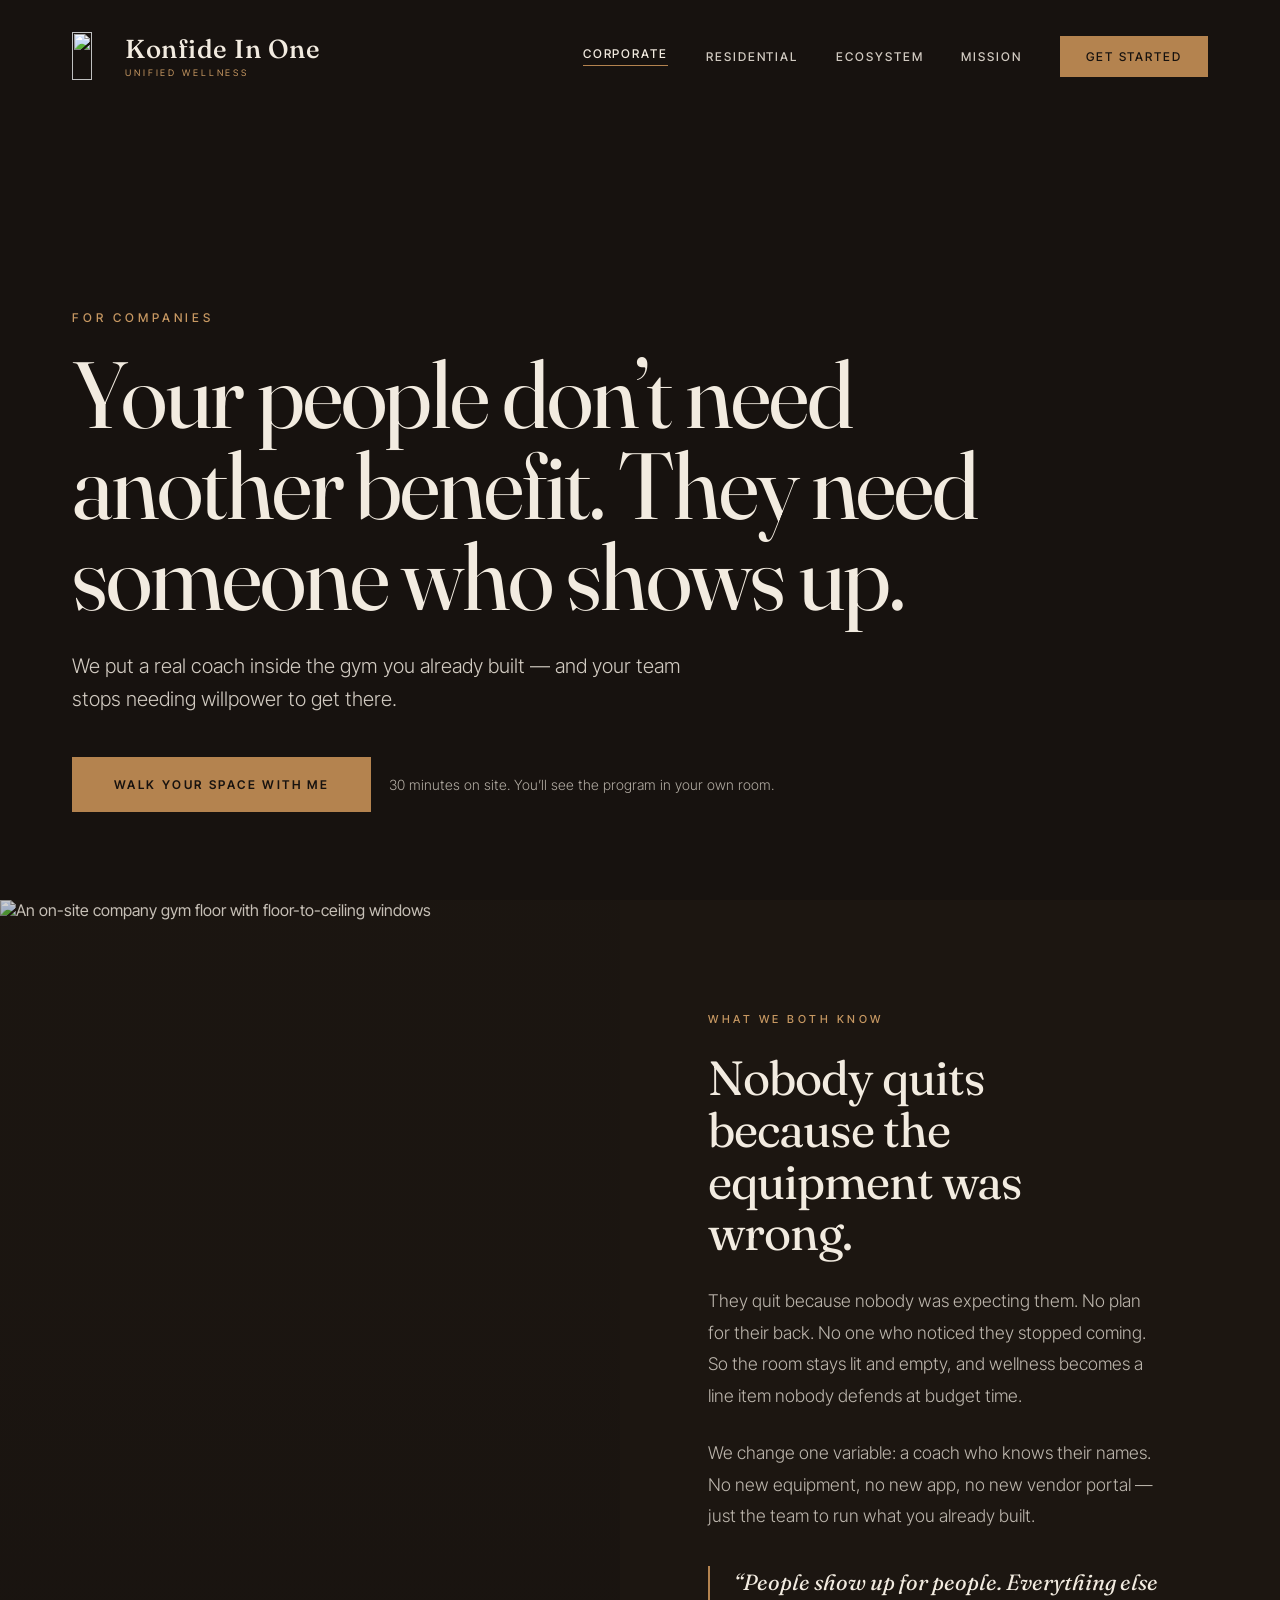
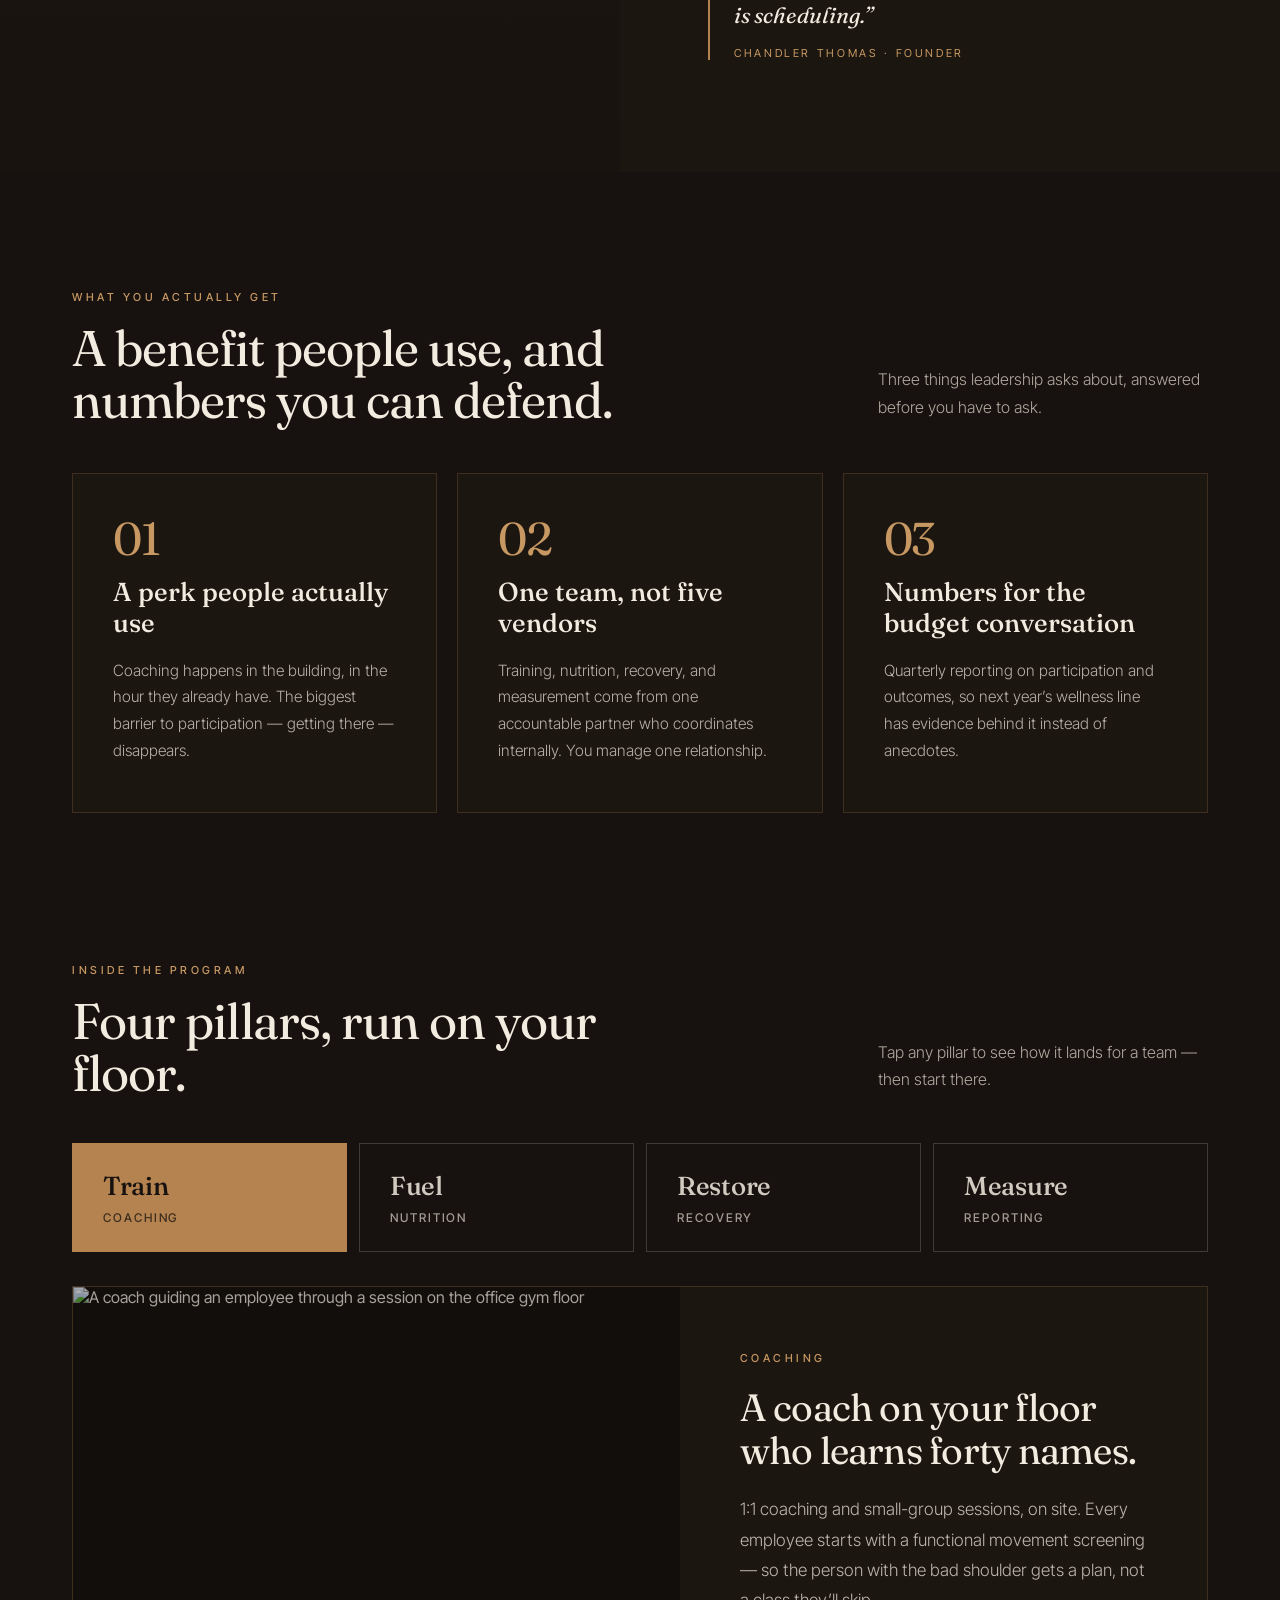
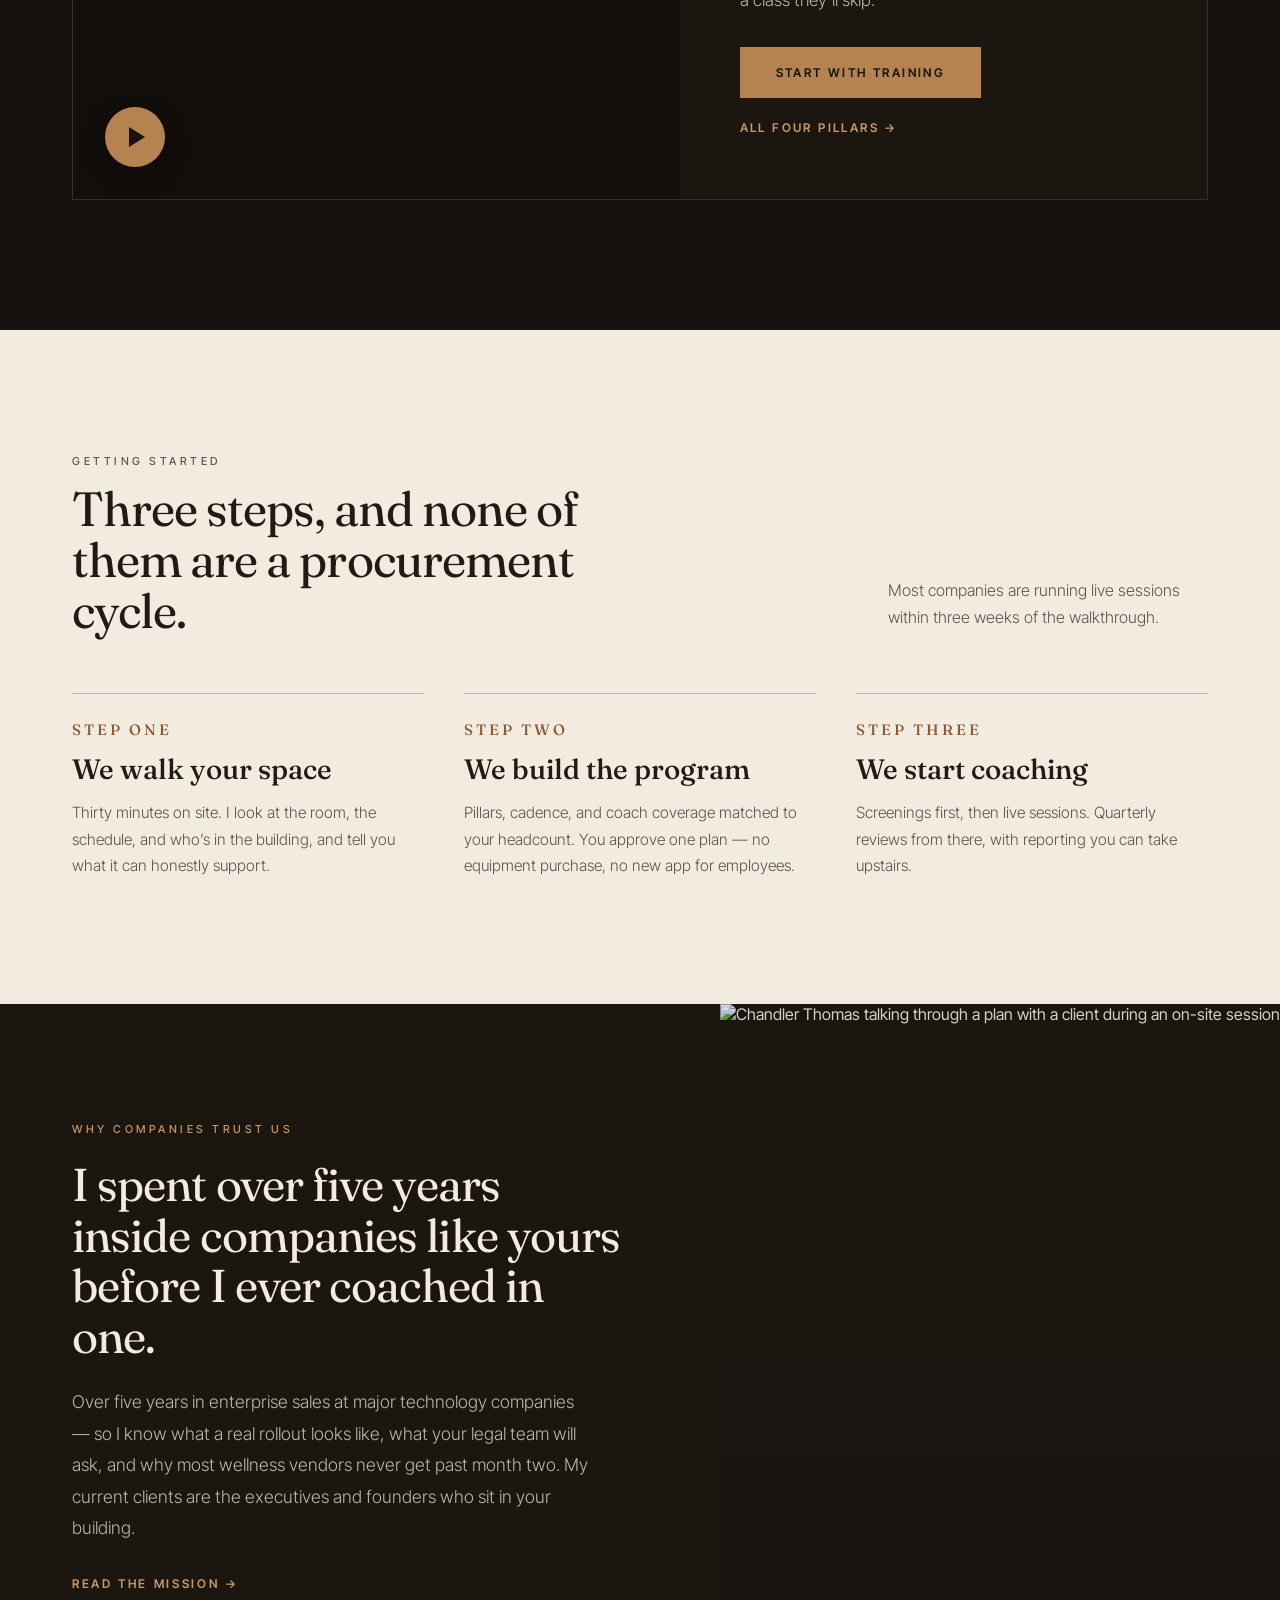
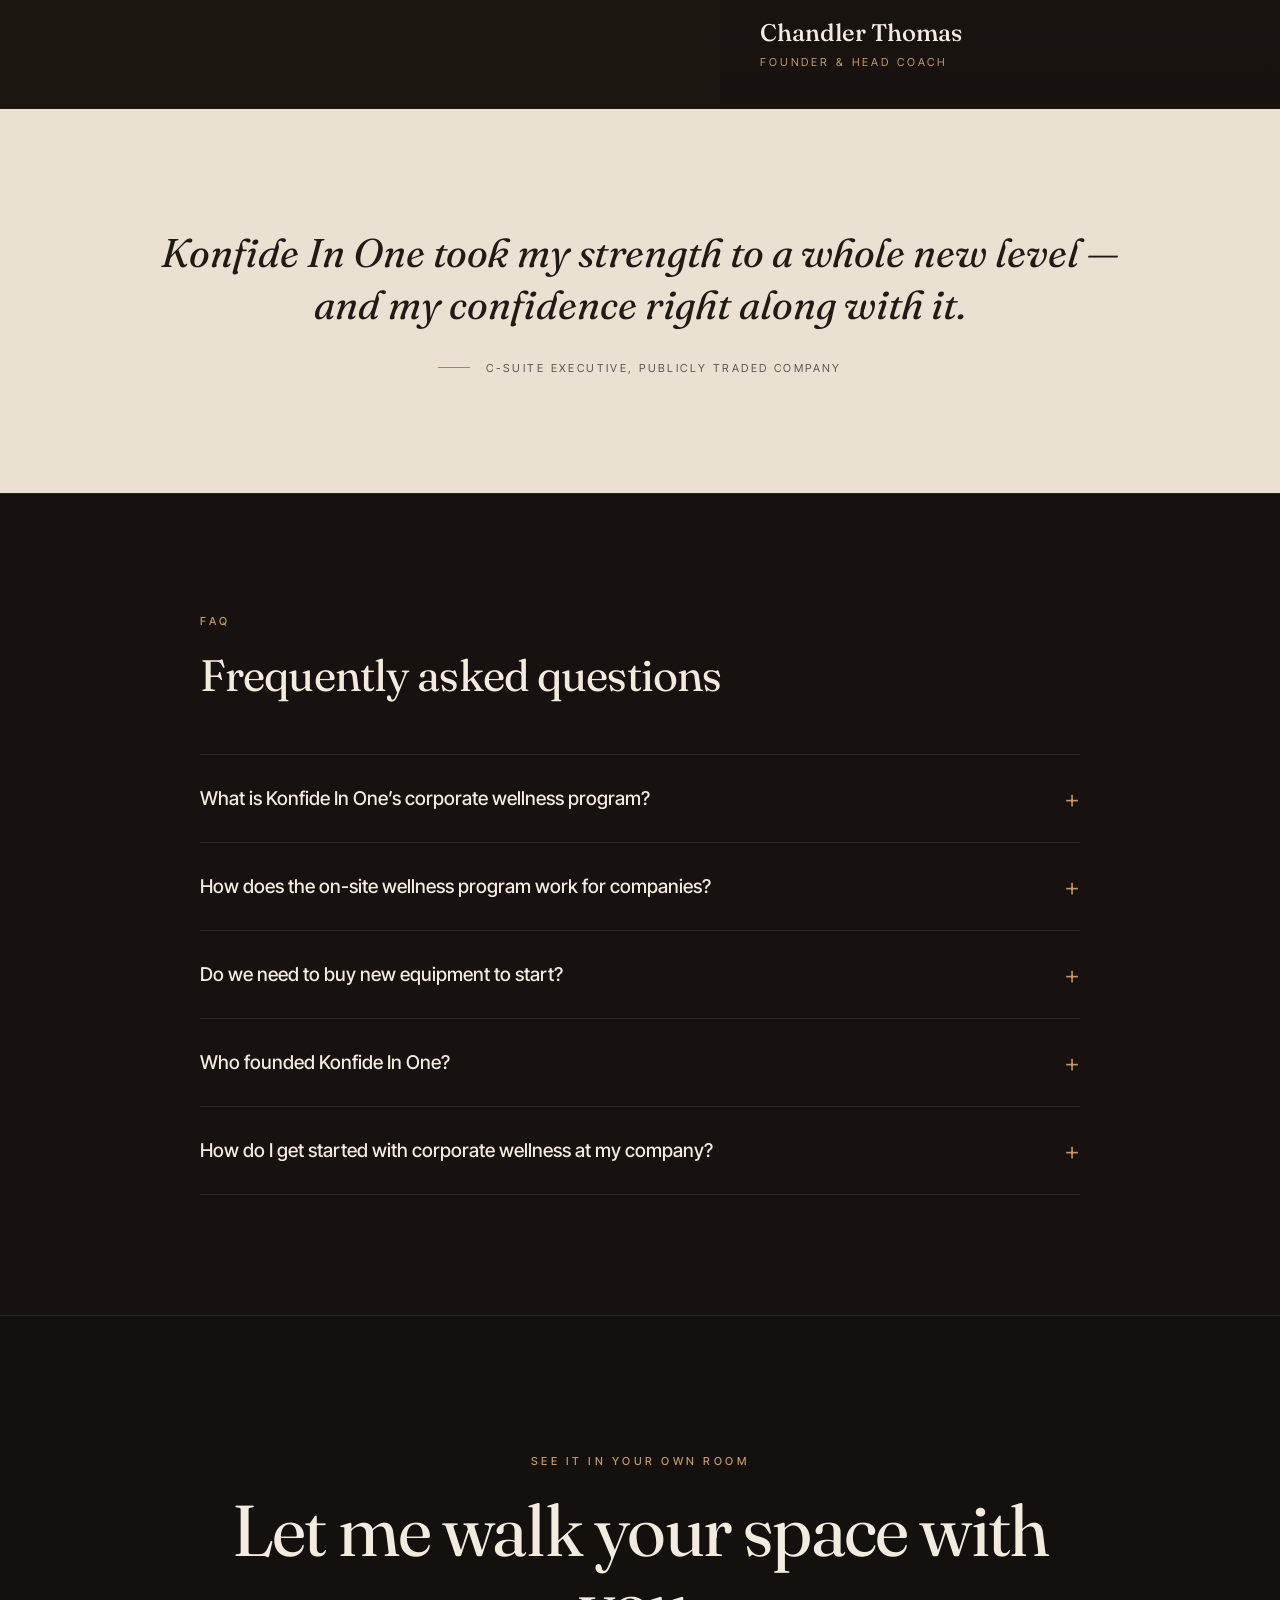
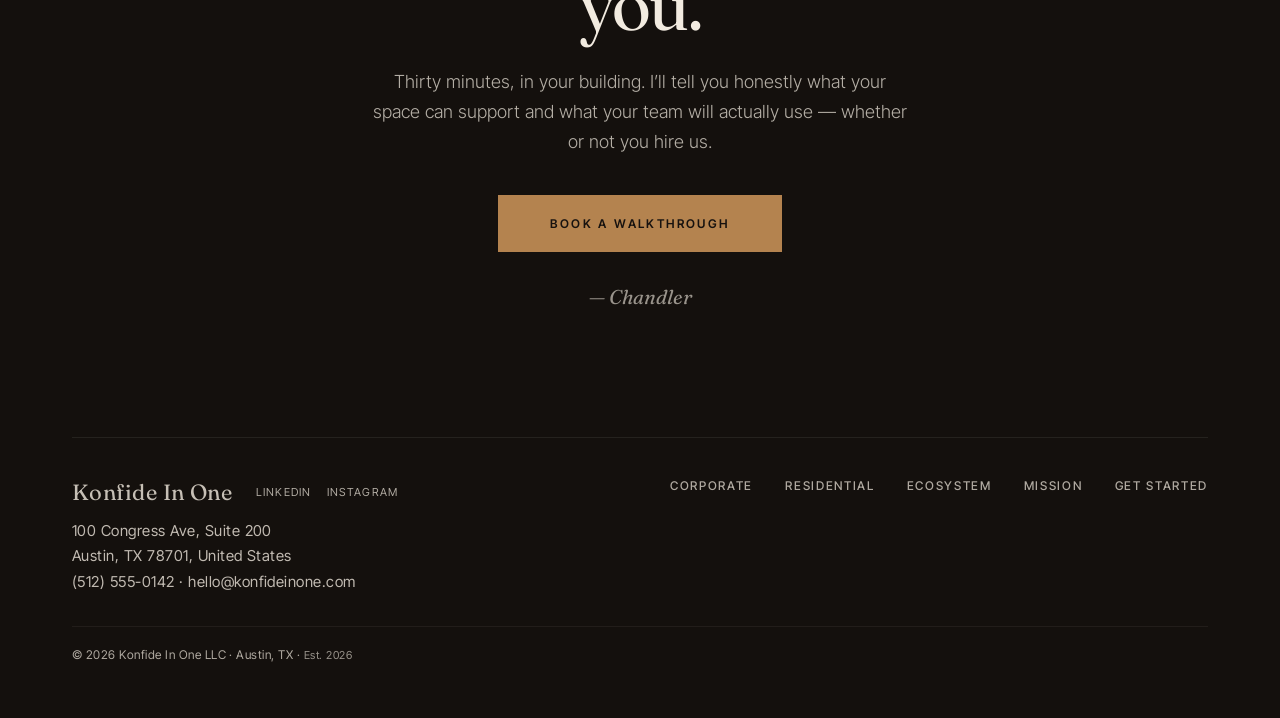
==== corporate.html @ cdaaf0c3 "Update responsive layouts and Chandler requested changes" ====
<!DOCTYPE html>
<html lang="en">
<head>
<meta charset="utf-8">
<meta name="viewport" content="width=device-width, initial-scale=1">
<title>Corporate Wellness Programs | Activate Your On-Site Gym | Konfide In One</title>
<meta name="description" content="Konfide In One activates underused corporate gyms with on-site training, nutrition, recovery and body composition measurement for companies in Austin, TX. Book a walkthrough of your space.">
<link rel="canonical" href="https://konfideinone.com/corporate">
<meta name="robots" content="index, follow">
<meta name="theme-color" content="#17120F">
<link rel="icon" type="image/svg+xml" href="./favicon.svg">
<link rel="apple-touch-icon" href="./apple-touch-icon.png">
<meta property="og:type" content="website">
<meta property="og:title" content="Activate your corporate gym — Konfide In One">
<meta property="og:description" content="Your people don't need another benefit. They need someone who shows up. On-site wellness for companies in Austin, TX.">
<meta property="og:url" content="https://konfideinone.com/corporate">
<meta property="og:site_name" content="Konfide In One">
<meta property="og:locale" content="en_US">
<meta property="og:image" content="https://konfideinone.com/og-image.png">
<meta property="og:image:width" content="1200">
<meta property="og:image:height" content="630">
<meta name="twitter:image" content="https://konfideinone.com/og-image.png">
<meta name="twitter:card" content="summary_large_image">
<meta name="twitter:title" content="Activate your corporate gym — Konfide In One">
<meta name="twitter:description" content="On-site training, nutrition, recovery and measurement for companies. Austin, TX.">
<link rel="preconnect" href="https://fonts.googleapis.com">
<link rel="preconnect" href="https://fonts.gstatic.com" crossorigin>
<link rel="preload" as="image" href="images/ChanCL-4.webp" fetchpriority="high">
<link rel="preload" as="script" href="./support.js">
<link href="https://fonts.googleapis.com/css2?family=Fraunces:ital,opsz,wght,SOFT,WONK@0,9..144,300..600,0,1;1,9..144,300..600,0,1&family=Inter+Tight:wght@300;400;500;600&display=swap" rel="stylesheet">
<style>
    *, *::before, *::after { box-sizing: border-box; }
    x-dc { display: block; }
    body { margin: 0; background: #17120F; -webkit-font-smoothing: antialiased; overflow-x: hidden; }
    a { color: inherit; text-decoration: none; }
    h1, h2, h3, h4 { margin: 0; padding: 0; font-weight: inherit; }
    blockquote { margin: 0; }
    figure { margin: 0; }
    .fr { font-family: 'Fraunces', Georgia, serif; font-variation-settings: 'SOFT' 0, 'WONK' 1; }
    @keyframes heroKen { from { transform: scale(1.05); } to { transform: scale(1.15); } }
    @keyframes fadeUp { from { opacity: 0; transform: translateY(22px); } to { opacity: 1; transform: translateY(0); } }
    html { scroll-behavior: smooth; }
    summary { list-style: none; }
    summary::-webkit-details-marker { display: none; }
    .faq-x { display: inline-block; transition: transform 0.25s ease; }
    details[open] > summary .faq-x { transform: rotate(45deg); }

    /* ===== links & buttons ===== */
    .cta-solid { background: #B4834F; color: #17120F; transition: background 0.25s ease; }
    .cta-solid:hover, .cta-solid:focus-visible { background: #C79862; }
    .link-accent { color: #C79862; }
    .link-accent:hover, .link-accent:focus-visible { color: #E0B98A; }

    /* ===== four pillars: tabs + panels ===== */
    .pillar-tabs { flex-wrap: wrap; }
    .pillar-tab {
      flex: 1; display: flex; flex-direction: column; gap: 8px; text-align: left;
      padding: 26px 30px; cursor: pointer; font: inherit; color: rgba(242,235,224,0.85);
      background: transparent; border: 1px solid rgba(242,235,224,0.18);
      transition: background 0.25s ease, color 0.25s ease, border-color 0.25s ease;
    }
    .pillar-tab:hover { border-color: rgba(180,131,79,0.7); }
    .pillar-tab:focus-visible { outline: 2px solid #C79862; outline-offset: 3px; }
    .pillar-tab.is-active { background: #B4834F; border-color: #B4834F; color: #17120F; }
    .pillar-panel { display: none; }
    .pillar-panel.is-active { display: grid; }
    .pillar-video-play:focus-visible { outline: 2px solid #C79862; outline-offset: 3px; }
    .pillar-video-play span { transition: transform 0.25s ease; }
    .pillar-video-play:hover span, .pillar-video-play:focus-visible span { transform: scale(1.08); }

    /* ===== responsive: preserved from the previous build, extended for the new type scale ===== */
    @media (max-width: 1024px) {
      h1 { font-size: 64px !important; line-height: 1.02 !important; }
      h2 { font-size: 36px !important; line-height: 1.1 !important; }
    }
    @media (max-width: 768px) {
      h1 { font-size: 44px !important; line-height: 1.06 !important; }
      h2 { font-size: 28px !important; line-height: 1.15 !important; }
      h3 { font-size: 22px !important; }
    }
    @media (max-width: 480px) {
      h1 { font-size: 32px !important; }
      h2 { font-size: 24px !important; }
      .pillar-tab { flex: 1 1 100% !important; }
    }
    @media (max-width: 1100px) {
      [style*="padding"][style*="72px"] { padding-left: 48px !important; padding-right: 48px !important; }
      [style*="padding"][style*="128px"], [style*="padding"][style*="96px"], [style*="padding"][style*="88px"], [style*="padding"][style*="64px"] { padding-left: 40px !important; padding-right: 40px !important; }
      [style*="left: 72px"][style*="right: 72px"] { left: 48px !important; right: 48px !important; }
      [style*="grid-template-columns: repeat(4, 1fr)"] { grid-template-columns: repeat(2, 1fr) !important; }
      [style*="grid-template-columns: 620px 1fr"] { grid-template-columns: 1fr 1fr !important; }
      [style*="grid-template-columns: 1fr 560px"] { grid-template-columns: 1fr 1fr !important; }
    }
    @media (max-width: 900px) {
      .pillar-tab { flex: 1 1 calc(50% - 6px) !important; padding: 20px 22px !important; }
      [style*="grid-template-columns: repeat(3, 1fr)"] { grid-template-columns: 1fr !important; }
    }
    @media (max-width: 760px) {
      /* Keep the nav compact so the wrapped link rows cannot run down into the
         hero headline. The badge reads fine smaller, and the tagline is already
         said by the wordmark next to it. */
      .nav-badge { height: 38px !important; }
      .nav-wordmark { font-size: 20px !important; }
      .nav-tagline { display: none !important; }
      .nav-logo { gap: 12px !important; }
      [style*="padding"][style*="72px"], [style*="padding"][style*="128px"], [style*="padding"][style*="96px"], [style*="padding"][style*="88px"], [style*="padding"][style*="64px"] { padding-left: 24px !important; padding-right: 24px !important; }
      [style*="left: 72px"][style*="right: 72px"] { left: 24px !important; right: 24px !important; }
      [style*="grid-template-columns"] { grid-template-columns: 1fr !important; }
      [style*="width: 760px"] { width: 100% !important; }
      [style*="height: 900px"], [style*="height: 880px"], [style*="height: 800px"], [style*="height: 780px"], [style*="height: 760px"], [style*="height: 700px"], [style*="height: 680px"] { height: 560px !important; }
      [style*="height: 480px"], [style*="height: 440px"], [style*="height: 420px"] { height: 300px !important; }
      [style*="min-height: 700px"], [style*="min-height: 660px"], [style*="min-height: 640px"], [style*="min-height: 620px"], [style*="min-height: 560px"], [style*="min-height: 480px"], [style*="min-height: 300px"] { min-height: 340px !important; }
      [style*="padding: 32px 72px"] { flex-wrap: wrap !important; row-gap: 14px !important; }
      [style*="gap: 38px"] { gap: 14px !important; font-size: 9.5px !important; flex-wrap: wrap !important; row-gap: 12px !important; }
      [style*="gap: 96px"] { gap: 40px !important; }
      [style*="gap: 84px"] { gap: 36px !important; }
      [style*="gap: 72px"] { gap: 36px !important; }
      [style*="gap: 64px"] { gap: 32px !important; }
      [style*="gap: 60px"] { gap: 30px !important; }
      [style*="gap: 56px"] { gap: 28px !important; }
      [style*="gap: 48px"] { gap: 24px !important; }
      [style*="gap: 40px"] { gap: 24px !important; }
      [style*="gap: 32px"] { gap: 18px !important; }
      [style*="font-size: 108px"], [style*="font-size: 104px"] { font-size: 44px !important; }
      [style*="font-size: 94px"], [style*="font-size: 92px"], [style*="font-size: 88px"], [style*="font-size: 84px"] { font-size: 40px !important; }
      [style*="font-size: 78px"], [style*="font-size: 74px"], [style*="font-size: 72px"] { font-size: 36px !important; }
      [style*="font-size: 66px"] { font-size: 44px !important; }
      [style*="font-size: 64px"] { font-size: 38px !important; }
      [style*="font-size: 52px"], [style*="font-size: 50px"], [style*="font-size: 48px"], [style*="font-size: 46px"], [style*="font-size: 44px"] { font-size: 30px !important; }
      [style*="font-size: 42px"], [style*="font-size: 40px"], [style*="font-size: 38px"] { font-size: 26px !important; }
      [style*="font-size: 36px"] { font-size: 24px !important; }
      [style*="font-size: 34px"], [style*="font-size: 32px"] { font-size: 24px !important; }
      [style*="font-size: 28px"], [style*="font-size: 26px"] { font-size: 22px !important; }
      blockquote { font-size: 26px !important; line-height: 1.35 !important; }
      [style*="padding: 13px 26px"] { padding: 10px 14px !important; }
      [style*="padding: 19px 42px"], [style*="padding: 20px 42px"] { padding: 14px 24px !important; }
      [style*="padding: 18px 41px"] { padding: 13px 22px !important; }
      [style*="padding: 20px 52px"], [style*="padding: 20px 56px"], [style*="padding: 21px 52px"] { padding: 15px 28px !important; }
      [style*="margin-top: 132px"], [style*="margin-top: 128px"] { flex-wrap: wrap !important; gap: 16px !important; margin-top: 56px !important; }
      .hero-actions { flex-wrap: wrap !important; row-gap: 14px !important; }
      /* stacked panels: the media column has only absolutely-positioned children,
         so aspect-ratio gives it a height from its width instead of collapsing to
         zero. No min-height here: with one, aspect-ratio resolves width from
         height instead and pushes the column past its grid track. */
      .pillar-video { aspect-ratio: 16 / 9; min-height: 0; }
      .section-head { flex-wrap: wrap !important; align-items: flex-start !important; gap: 20px !important; }
      .section-head > * { max-width: 100% !important; }
    }
</style>
<noscript><style>
    /* without JS every pillar panel is shown stacked, so no content is lost */
    .pillar-tabs { display: none !important; }
    .pillar-panel { display: grid !important; margin-bottom: 20px; }
</style></noscript>
<script src="./support.js" defer></script>
<script async src="https://www.googletagmanager.com/gtag/js?id=G-XXXXXXXXXX"></script>
<script>window.dataLayer = window.dataLayer || []; function gtag(){dataLayer.push(arguments);} gtag('js', new Date()); gtag('config', 'G-XXXXXXXXXX');</script>
<script>!function(f,b,e,v,n,t,s){if(f.fbq)return;n=f.fbq=function(){n.callMethod?n.callMethod.apply(n,arguments):n.queue.push(arguments)};if(!f._fbq)f._fbq=n;n.push=n;n.loaded=!0;n.version='2.0';n.queue=[];t=b.createElement(e);t.async=!0;t.src=v;s=b.getElementsByTagName(e)[0];s.parentNode.insertBefore(t,s)}(window,document,'script','https://connect.facebook.net/en_US/fbevents.js');fbq('init', '000000000000000');fbq('track', 'PageView');</script>
<link rel="stylesheet" href="./responsive.css">
<script src="./navigation.js" defer></script>
</head>
<body>
<x-dc>

<div style="width: 1440px; margin: 0 auto; background: #17120F; color: #F2EBE0; font-family: 'Inter Tight', 'Helvetica Neue', Arial, sans-serif; position: relative; overflow: hidden;">

  <!-- ===== NAV ===== -->
  <nav class="site-nav" aria-label="Primary" style="position: absolute; top: 0; left: 0; right: 0; z-index: 20; padding: 32px 72px; display: flex; align-items: center; justify-content: space-between;">
    <a href="index.html" class="nav-logo" style="display: flex; align-items: center; gap: 16px;">
      <img class="nav-badge" src="images/kn1-badge.webp" alt="" width="37" height="48" style="height: 48px; width: auto; display: block; flex-shrink: 0;">
      <span style="display: flex; flex-direction: column; line-height: 1;">
        <span class="fr nav-wordmark" style="font-size: 26px; font-weight: 500; letter-spacing: 0.02em; color: #F2EBE0;">Konfide In One</span>
        <span class="nav-tagline" style="font-size: 9px; letter-spacing: 0.32em; text-transform: uppercase; color: #C79862; margin-top: 6px;">Unified Wellness</span>
      </span>
    </a>
    <div class="desktop-links" style="display: flex; gap: 38px; align-items: center; font-size: 12px; letter-spacing: 0.16em; text-transform: uppercase; color: rgba(242,235,224,0.85); font-weight: 500;">
      <a href="corporate.html" style="color: #F2EBE0; border-bottom: 1px solid #B4834F; padding-bottom: 4px;">Corporate</a>
      <a href="residential.html">Residential</a>
      <a href="ecosystem.html">Ecosystem</a>
      <a href="mission.html">Mission</a>
      <a href="get-started.html" class="cta-solid" style="padding: 13px 26px;">Get Started</a>
    </div>
  </nav>

  <!-- ===== HERO ===== -->
  <div class="site-hero" style="position: relative; height: 800px; width: 100%; overflow: hidden;">
    <video autoplay muted loop playsinline preload="metadata" poster="images/ChanCL-4.webp" style="position: absolute; inset: 0; width: 100%; height: 100%; object-fit: cover; pointer-events: none;" id="heroVideo">
      <source src="videos/hero-bg.mp4" type="video/mp4">
    </video>
    <div style="position: absolute; inset: 0; background: linear-gradient(180deg, rgba(23,18,15,0.72) 0%, rgba(23,18,15,0.22) 38%, rgba(23,18,15,0.94) 100%);"></div>

    <div class="hero-content" style="position: absolute; left: 72px; right: 72px; bottom: 82px; z-index: 10;">
      <div style="font-size: 12px; letter-spacing: 0.32em; text-transform: uppercase; color: #C79862; margin-bottom: 24px; font-weight: 500; animation: fadeUp 0.9s ease both;">For companies</div>
      <h1 class="fr" style="font-size: 94px; line-height: 0.97; font-weight: 400; letter-spacing: -0.022em; max-width: 1050px; animation: fadeUp 1s ease 0.1s both;">Your people don&rsquo;t need another benefit. They need someone who shows up.</h1>
      <div style="font-size: 20px; line-height: 1.62; font-weight: 300; color: rgba(242,235,224,0.85); max-width: 620px; margin-top: 28px; animation: fadeUp 1s ease 0.2s both;">We put a real coach inside the gym you already built &mdash; and your team stops needing willpower to get there.</div>
      <div class="hero-actions" style="display: flex; gap: 18px; align-items: center; margin-top: 42px; animation: fadeUp 1s ease 0.3s both;">
        <a href="get-started.html" class="cta-solid" style="font-size: 12px; letter-spacing: 0.2em; text-transform: uppercase; font-weight: 600; padding: 20px 42px;">Walk your space with me</a>
        <div style="font-size: 14px; color: rgba(242,235,224,0.7); font-weight: 300;">30 minutes on site. You&rsquo;ll see the program in your own room.</div>
      </div>
    </div>
  </div>

  <!-- ===== WHAT WE BOTH KNOW — photo bleeds left ===== -->
  <section style="display: grid; grid-template-columns: 620px 1fr; align-items: stretch; background: #1C1611;">
    <div style="position: relative; min-height: 660px; overflow: hidden;">
      <img src="images/ChanCL-56.webp" alt="An on-site company gym floor with floor-to-ceiling windows" style="position: absolute; inset: 0; width: 100%; height: 100%; object-fit: cover;">
      <div style="position: absolute; inset: 0; background: linear-gradient(180deg, rgba(23,18,15,0.2) 45%, rgba(23,18,15,0.72) 100%);"></div>
    </div>
    <div style="padding: 112px 120px 112px 88px; display: flex; flex-direction: column; justify-content: center; gap: 26px;">
      <div style="font-size: 11px; letter-spacing: 0.32em; text-transform: uppercase; color: #C79862; font-weight: 500;">What we both know</div>
      <h2 class="fr" style="font-size: 48px; line-height: 1.08; font-weight: 400; letter-spacing: -0.02em;">Nobody quits because the equipment was wrong.</h2>
      <div style="font-size: 17.5px; line-height: 1.8; font-weight: 300; color: rgba(242,235,224,0.75); max-width: 520px;">They quit because nobody was expecting them. No plan for their back. No one who noticed they stopped coming. So the room stays lit and empty, and wellness becomes a line item nobody defends at budget time.</div>
      <div style="font-size: 17.5px; line-height: 1.8; font-weight: 300; color: rgba(242,235,224,0.75); max-width: 520px;">We change one variable: a coach who knows their names. No new equipment, no new app, no new vendor portal &mdash; just the team to run what you already built.</div>
      <blockquote style="border-left: 2px solid #B4834F; padding-left: 24px; margin-top: 8px;">
        <div class="fr" style="font-size: 22px; line-height: 1.5; font-style: italic; color: #F2EBE0; max-width: 500px;">&ldquo;People show up for people. Everything else is scheduling.&rdquo;</div>
        <div style="font-size: 11px; letter-spacing: 0.24em; text-transform: uppercase; color: #C79862; margin-top: 14px;">Chandler Thomas &middot; Founder</div>
      </blockquote>
    </div>
  </section>

  <!-- ===== WHAT LEADERSHIP GETS ===== -->
  <section style="padding: 118px 72px 40px; background: #17120F;">
    <div class="section-head" style="display: flex; align-items: flex-end; justify-content: space-between; margin-bottom: 46px; gap: 60px;">
      <div style="display: flex; flex-direction: column; gap: 18px;">
        <div style="font-size: 11px; letter-spacing: 0.32em; text-transform: uppercase; color: #C79862; font-weight: 500;">What you actually get</div>
        <h2 class="fr" style="font-size: 50px; line-height: 1.05; font-weight: 400; letter-spacing: -0.02em; max-width: 640px;">A benefit people use, and numbers you can defend.</h2>
      </div>
      <div style="font-size: 16px; line-height: 1.7; font-weight: 300; color: rgba(242,235,224,0.7); max-width: 330px; padding-bottom: 6px;">Three things leadership asks about, answered before you have to ask.</div>
    </div>
    <div style="display: grid; grid-template-columns: repeat(3, 1fr); gap: 20px;">
      <div style="border: 1px solid rgba(180,131,79,0.22); background: #1C1611; padding: 44px 40px 48px; display: flex; flex-direction: column; gap: 18px; min-height: 300px;">
        <div class="fr" style="font-size: 46px; line-height: 0.9; font-weight: 400; letter-spacing: -0.03em; color: #C79862;">01</div>
        <h3 class="fr" style="font-size: 26px; line-height: 1.2; font-weight: 500; color: #F2EBE0;">A perk people actually use</h3>
        <div style="font-size: 15.5px; line-height: 1.72; font-weight: 300; color: rgba(242,235,224,0.72);">Coaching happens in the building, in the hour they already have. The biggest barrier to participation &mdash; getting there &mdash; disappears.</div>
      </div>
      <div style="border: 1px solid rgba(180,131,79,0.22); background: #1C1611; padding: 44px 40px 48px; display: flex; flex-direction: column; gap: 18px; min-height: 300px;">
        <div class="fr" style="font-size: 46px; line-height: 0.9; font-weight: 400; letter-spacing: -0.03em; color: #C79862;">02</div>
        <h3 class="fr" style="font-size: 26px; line-height: 1.2; font-weight: 500; color: #F2EBE0;">One team, not five vendors</h3>
        <div style="font-size: 15.5px; line-height: 1.72; font-weight: 300; color: rgba(242,235,224,0.72);">Training, nutrition, recovery, and measurement come from one accountable partner who coordinates internally. You manage one relationship.</div>
      </div>
      <div style="border: 1px solid rgba(180,131,79,0.22); background: #1C1611; padding: 44px 40px 48px; display: flex; flex-direction: column; gap: 18px; min-height: 300px;">
        <div class="fr" style="font-size: 46px; line-height: 0.9; font-weight: 400; letter-spacing: -0.03em; color: #C79862;">03</div>
        <h3 class="fr" style="font-size: 26px; line-height: 1.2; font-weight: 500; color: #F2EBE0;">Numbers for the budget conversation</h3>
        <div style="font-size: 15.5px; line-height: 1.72; font-weight: 300; color: rgba(242,235,224,0.72);">Quarterly reporting on participation and outcomes, so next year&rsquo;s wellness line has evidence behind it instead of anecdotes.</div>
      </div>
    </div>
  </section>

  <!-- ===== FOUR PILLARS — tabs, corporate framing ===== -->
  <section style="padding: 110px 72px 130px; background: #17120F;">
    <div class="section-head" style="display: flex; align-items: flex-end; justify-content: space-between; margin-bottom: 44px; gap: 60px;">
      <div style="display: flex; flex-direction: column; gap: 18px;">
        <div style="font-size: 11px; letter-spacing: 0.32em; text-transform: uppercase; color: #C79862; font-weight: 500;">Inside the program</div>
        <h2 class="fr" style="font-size: 50px; line-height: 1.04; font-weight: 400; letter-spacing: -0.02em; max-width: 640px;">Four pillars, run on your floor.</h2>
      </div>
      <div style="font-size: 16px; line-height: 1.7; font-weight: 300; color: rgba(242,235,224,0.7); max-width: 330px; padding-bottom: 6px;">Tap any pillar to see how it lands for a team &mdash; then start there.</div>
    </div>

    <div class="pillar-tabs" role="tablist" aria-label="The four pillars" style="display: flex; gap: 12px; margin-bottom: 34px;">
      <button type="button" role="tab" id="tab-train" class="pillar-tab is-active" aria-selected="true" aria-controls="panel-train" data-pillar="train">
        <span class="fr" style="font-size: 26px; font-weight: 500; letter-spacing: -0.01em;">Train</span>
        <span style="font-size: 12px; letter-spacing: 0.16em; text-transform: uppercase; font-weight: 500; opacity: 0.75;">Coaching</span>
      </button>
      <button type="button" role="tab" id="tab-fuel" class="pillar-tab" aria-selected="false" aria-controls="panel-fuel" data-pillar="fuel">
        <span class="fr" style="font-size: 26px; font-weight: 500; letter-spacing: -0.01em;">Fuel</span>
        <span style="font-size: 12px; letter-spacing: 0.16em; text-transform: uppercase; font-weight: 500; opacity: 0.75;">Nutrition</span>
      </button>
      <button type="button" role="tab" id="tab-restore" class="pillar-tab" aria-selected="false" aria-controls="panel-restore" data-pillar="restore">
        <span class="fr" style="font-size: 26px; font-weight: 500; letter-spacing: -0.01em;">Restore</span>
        <span style="font-size: 12px; letter-spacing: 0.16em; text-transform: uppercase; font-weight: 500; opacity: 0.75;">Recovery</span>
      </button>
      <button type="button" role="tab" id="tab-measure" class="pillar-tab" aria-selected="false" aria-controls="panel-measure" data-pillar="measure">
        <span class="fr" style="font-size: 26px; font-weight: 500; letter-spacing: -0.01em;">Measure</span>
        <span style="font-size: 12px; letter-spacing: 0.16em; text-transform: uppercase; font-weight: 500; opacity: 0.75;">Reporting</span>
      </button>
    </div>

    <!-- TRAIN -->
    <div class="pillar-panel is-active" id="panel-train" role="tabpanel" aria-labelledby="tab-train" style="grid-template-columns: 1.15fr 1fr; background: #1C1611; border: 1px solid rgba(180,131,79,0.22); min-height: 480px;">
      <div class="pillar-video" data-video-src="videos/pilar-train.mp4" style="position: relative; overflow: hidden; background: #100C0A;">
        <img src="images/ChanCL-71.webp" alt="A coach guiding an employee through a session on the office gym floor" style="position: absolute; inset: 0; width: 100%; height: 100%; object-fit: cover;">
        <div style="position: absolute; inset: 0; background: rgba(23,18,15,0.34);"></div>
        <button type="button" class="pillar-video-play" aria-label="Play the Train video" style="position: absolute; inset: 0; width: 100%; height: 100%; background: transparent; border: 0; cursor: pointer; display: flex; align-items: flex-end; justify-content: flex-start; padding: 32px;">
          <span style="width: 60px; height: 60px; border-radius: 50%; background: #B4834F; display: flex; align-items: center; justify-content: center; box-shadow: 0 8px 24px rgba(0,0,0,0.35);">
            <span style="width: 0; height: 0; border-top: 10px solid transparent; border-bottom: 10px solid transparent; border-left: 16px solid #17120F; margin-left: 4px;"></span>
          </span>
        </button>
      </div>
      <div style="padding: 64px 60px; display: flex; flex-direction: column; justify-content: center; gap: 22px;">
        <div style="font-size: 11px; letter-spacing: 0.32em; text-transform: uppercase; color: #C79862; font-weight: 500;">Coaching</div>
        <h3 class="fr" style="font-size: 38px; line-height: 1.12; font-weight: 400; letter-spacing: -0.02em;">A coach on your floor who learns forty names.</h3>
        <div style="font-size: 17px; line-height: 1.78; font-weight: 300; color: rgba(242,235,224,0.75);">1:1 coaching and small-group sessions, on site. Every employee starts with a functional movement screening &mdash; so the person with the bad shoulder gets a plan, not a class they&rsquo;ll skip.</div>
        <div style="display: flex; align-items: center; gap: 22px; margin-top: 10px; flex-wrap: wrap;">
          <a href="get-started.html" class="cta-solid" style="font-size: 12px; letter-spacing: 0.2em; text-transform: uppercase; font-weight: 600; padding: 18px 36px;">Start with training</a>
          <a href="ecosystem.html#train" class="link-accent" style="font-size: 12px; letter-spacing: 0.2em; text-transform: uppercase; font-weight: 600;">All four pillars &rarr;</a>
        </div>
      </div>
    </div>

    <!-- FUEL -->
    <div class="pillar-panel" id="panel-fuel" role="tabpanel" aria-labelledby="tab-fuel" style="grid-template-columns: 1.15fr 1fr; background: #1C1611; border: 1px solid rgba(180,131,79,0.22); min-height: 480px;">
      <div class="pillar-video" data-video-src="videos/pilar-fuel.mp4" style="position: relative; overflow: hidden; background: #100C0A;">
        <img src="images/ChanCL-63.webp" alt="An employee mid-session during an on-site wellness program" style="position: absolute; inset: 0; width: 100%; height: 100%; object-fit: cover;" loading="lazy">
        <div style="position: absolute; inset: 0; background: rgba(23,18,15,0.34);"></div>
        <button type="button" class="pillar-video-play" aria-label="Play the Fuel video" style="position: absolute; inset: 0; width: 100%; height: 100%; background: transparent; border: 0; cursor: pointer; display: flex; align-items: flex-end; justify-content: flex-start; padding: 32px;">
          <span style="width: 60px; height: 60px; border-radius: 50%; background: #B4834F; display: flex; align-items: center; justify-content: center; box-shadow: 0 8px 24px rgba(0,0,0,0.35);">
            <span style="width: 0; height: 0; border-top: 10px solid transparent; border-bottom: 10px solid transparent; border-left: 16px solid #17120F; margin-left: 4px;"></span>
          </span>
        </button>
      </div>
      <div style="padding: 64px 60px; display: flex; flex-direction: column; justify-content: center; gap: 22px;">
        <div style="font-size: 11px; letter-spacing: 0.32em; text-transform: uppercase; color: #C79862; font-weight: 500;">Nutrition</div>
        <h3 class="fr" style="font-size: 38px; line-height: 1.12; font-weight: 400; letter-spacing: -0.02em;">Food guidance that survives a travel week.</h3>
        <div style="font-size: 17px; line-height: 1.78; font-weight: 300; color: rgba(242,235,224,0.75);">Nutrition coaching through our curated partner, built around real schedules &mdash; client dinners, airports, back-to-back days. Your team gets a plan they can keep, not a cleanse.</div>
        <div style="display: flex; align-items: center; gap: 22px; margin-top: 10px; flex-wrap: wrap;">
          <a href="get-started.html" class="cta-solid" style="font-size: 12px; letter-spacing: 0.2em; text-transform: uppercase; font-weight: 600; padding: 18px 36px;">Start with nutrition</a>
          <a href="ecosystem.html#fuel" class="link-accent" style="font-size: 12px; letter-spacing: 0.2em; text-transform: uppercase; font-weight: 600;">All four pillars &rarr;</a>
        </div>
      </div>
    </div>

    <!-- RESTORE -->
    <div class="pillar-panel" id="panel-restore" role="tabpanel" aria-labelledby="tab-restore" style="grid-template-columns: 1.15fr 1fr; background: #1C1611; border: 1px solid rgba(180,131,79,0.22); min-height: 480px;">
      <div class="pillar-video" data-video-src="videos/pilar-restore.mp4" style="position: relative; overflow: hidden; background: #100C0A;">
        <img src="images/ChanCL-65.webp" alt="Hands-on mobility and recovery work in a quiet on-site room" style="position: absolute; inset: 0; width: 100%; height: 100%; object-fit: cover;" loading="lazy">
        <div style="position: absolute; inset: 0; background: rgba(23,18,15,0.34);"></div>
        <button type="button" class="pillar-video-play" aria-label="Play the Restore video" style="position: absolute; inset: 0; width: 100%; height: 100%; background: transparent; border: 0; cursor: pointer; display: flex; align-items: flex-end; justify-content: flex-start; padding: 32px;">
          <span style="width: 60px; height: 60px; border-radius: 50%; background: #B4834F; display: flex; align-items: center; justify-content: center; box-shadow: 0 8px 24px rgba(0,0,0,0.35);">
            <span style="width: 0; height: 0; border-top: 10px solid transparent; border-bottom: 10px solid transparent; border-left: 16px solid #17120F; margin-left: 4px;"></span>
          </span>
        </button>
      </div>
      <div style="padding: 64px 60px; display: flex; flex-direction: column; justify-content: center; gap: 22px;">
        <div style="font-size: 11px; letter-spacing: 0.32em; text-transform: uppercase; color: #C79862; font-weight: 500;">Recovery</div>
        <h3 class="fr" style="font-size: 38px; line-height: 1.12; font-weight: 400; letter-spacing: -0.02em;">The reason people stop is usually pain nobody addressed.</h3>
        <div style="font-size: 17px; line-height: 1.78; font-weight: 300; color: rgba(242,235,224,0.75);">Massage, chiropractic and injury care available on site from day one. Small injuries get handled before they turn into leave requests, and desk-bound bodies get looked at by someone qualified.</div>
        <div style="display: flex; align-items: center; gap: 22px; margin-top: 10px; flex-wrap: wrap;">
          <a href="get-started.html" class="cta-solid" style="font-size: 12px; letter-spacing: 0.2em; text-transform: uppercase; font-weight: 600; padding: 18px 36px;">Start with recovery</a>
          <a href="ecosystem.html#restore" class="link-accent" style="font-size: 12px; letter-spacing: 0.2em; text-transform: uppercase; font-weight: 600;">All four pillars &rarr;</a>
        </div>
      </div>
    </div>

    <!-- MEASURE -->
    <div class="pillar-panel" id="panel-measure" role="tabpanel" aria-labelledby="tab-measure" style="grid-template-columns: 1.15fr 1fr; background: #1C1611; border: 1px solid rgba(180,131,79,0.22); min-height: 480px;">
      <div class="pillar-video" data-video-src="videos/pilar-measure.mp4" style="position: relative; overflow: hidden; background: #100C0A;">
        <img src="images/ChanCL-72.webp" alt="An employee working through a tracked progression with her coach" style="position: absolute; inset: 0; width: 100%; height: 100%; object-fit: cover;" loading="lazy">
        <div style="position: absolute; inset: 0; background: rgba(23,18,15,0.34);"></div>
        <button type="button" class="pillar-video-play" aria-label="Play the Measure video" style="position: absolute; inset: 0; width: 100%; height: 100%; background: transparent; border: 0; cursor: pointer; display: flex; align-items: flex-end; justify-content: flex-start; padding: 32px;">
          <span style="width: 60px; height: 60px; border-radius: 50%; background: #B4834F; display: flex; align-items: center; justify-content: center; box-shadow: 0 8px 24px rgba(0,0,0,0.35);">
            <span style="width: 0; height: 0; border-top: 10px solid transparent; border-bottom: 10px solid transparent; border-left: 16px solid #17120F; margin-left: 4px;"></span>
          </span>
        </button>
      </div>
      <div style="padding: 64px 60px; display: flex; flex-direction: column; justify-content: center; gap: 22px;">
        <div style="font-size: 11px; letter-spacing: 0.32em; text-transform: uppercase; color: #C79862; font-weight: 500;">Reporting</div>
        <h3 class="fr" style="font-size: 38px; line-height: 1.12; font-weight: 400; letter-spacing: -0.02em;">Participation and progress you can put in a deck.</h3>
        <div style="font-size: 17px; line-height: 1.78; font-weight: 300; color: rgba(242,235,224,0.75);">Quarterly body composition tracking and movement re-screens, plus aggregate participation reporting for leadership. You get proof the benefit is being used &mdash; not a vendor invoice and a shrug.</div>
        <div style="display: flex; align-items: center; gap: 22px; margin-top: 10px; flex-wrap: wrap;">
          <a href="get-started.html" class="cta-solid" style="font-size: 12px; letter-spacing: 0.2em; text-transform: uppercase; font-weight: 600; padding: 18px 36px;">Start with measurement</a>
          <a href="ecosystem.html#measure" class="link-accent" style="font-size: 12px; letter-spacing: 0.2em; text-transform: uppercase; font-weight: 600;">All four pillars &rarr;</a>
        </div>
      </div>
    </div>
  </section>

  <!-- ===== HOW WE START ===== -->
  <section style="background: #F2EBE0; color: #211A15; padding: 124px 72px;">
    <div style="max-width: 1180px; margin: 0 auto; display: flex; flex-direction: column; gap: 56px;">
      <div class="section-head" style="display: flex; align-items: flex-end; justify-content: space-between; gap: 60px;">
        <div style="display: flex; flex-direction: column; gap: 16px;">
          <div style="font-size: 11px; letter-spacing: 0.32em; text-transform: uppercase; color: rgba(33,26,21,0.7); font-weight: 500;">Getting started</div>
          <h2 class="fr" style="font-size: 48px; line-height: 1.06; font-weight: 400; letter-spacing: -0.02em; max-width: 620px;">Three steps, and none of them are a procurement cycle.</h2>
        </div>
        <div style="font-size: 16px; line-height: 1.7; font-weight: 300; color: rgba(33,26,21,0.72); max-width: 320px; padding-bottom: 6px;">Most companies are running live sessions within three weeks of the walkthrough.</div>
      </div>
      <div style="display: grid; grid-template-columns: repeat(3, 1fr); gap: 40px;">
        <div style="border-top: 1px solid rgba(180,131,79,0.55); padding-top: 26px; display: flex; flex-direction: column; gap: 14px;">
          <div class="fr" style="font-size: 15px; letter-spacing: 0.2em; text-transform: uppercase; color: #8F5A31; font-weight: 500;">Step one</div>
          <h3 class="fr" style="font-size: 28px; line-height: 1.18; font-weight: 500;">We walk your space</h3>
          <div style="font-size: 15.5px; line-height: 1.72; font-weight: 300; color: rgba(33,26,21,0.72);">Thirty minutes on site. I look at the room, the schedule, and who&rsquo;s in the building, and tell you what it can honestly support.</div>
        </div>
        <div style="border-top: 1px solid rgba(180,131,79,0.55); padding-top: 26px; display: flex; flex-direction: column; gap: 14px;">
          <div class="fr" style="font-size: 15px; letter-spacing: 0.2em; text-transform: uppercase; color: #8F5A31; font-weight: 500;">Step two</div>
          <h3 class="fr" style="font-size: 28px; line-height: 1.18; font-weight: 500;">We build the program</h3>
          <div style="font-size: 15.5px; line-height: 1.72; font-weight: 300; color: rgba(33,26,21,0.72);">Pillars, cadence, and coach coverage matched to your headcount. You approve one plan &mdash; no equipment purchase, no new app for employees.</div>
        </div>
        <div style="border-top: 1px solid rgba(180,131,79,0.55); padding-top: 26px; display: flex; flex-direction: column; gap: 14px;">
          <div class="fr" style="font-size: 15px; letter-spacing: 0.2em; text-transform: uppercase; color: #8F5A31; font-weight: 500;">Step three</div>
          <h3 class="fr" style="font-size: 28px; line-height: 1.18; font-weight: 500;">We start coaching</h3>
          <div style="font-size: 15.5px; line-height: 1.72; font-weight: 300; color: rgba(33,26,21,0.72);">Screenings first, then live sessions. Quarterly reviews from there, with reporting you can take upstairs.</div>
        </div>
      </div>
    </div>
  </section>

  <!-- ===== WHY COMPANIES TRUST US — copy left, photo right ===== -->
  <section style="display: grid; grid-template-columns: 1fr 560px; align-items: stretch; background: #1C1611;">
    <div style="padding: 118px 96px 118px 72px; display: flex; flex-direction: column; justify-content: center; gap: 24px;">
      <div style="font-size: 11px; letter-spacing: 0.32em; text-transform: uppercase; color: #C79862; font-weight: 500;">Why companies trust us</div>
      <h2 class="fr" style="font-size: 46px; line-height: 1.1; font-weight: 400; letter-spacing: -0.02em; max-width: 560px;">I spent over five years inside companies like yours before I ever coached in one.</h2>
      <div style="font-size: 17.5px; line-height: 1.8; font-weight: 300; color: rgba(242,235,224,0.75); max-width: 520px;">Over five years in enterprise sales at major technology companies &mdash; so I know what a real rollout looks like, what your legal team will ask, and why most wellness vendors never get past month two. My current clients are the executives and founders who sit in your building.</div>
      <a href="mission.html" class="link-accent" style="font-size: 12px; letter-spacing: 0.22em; text-transform: uppercase; font-weight: 600; margin-top: 8px;">Read the mission &rarr;</a>
    </div>
    <div style="position: relative; min-height: 560px; overflow: hidden;">
      <img src="images/ChanCL-51.webp" alt="Chandler Thomas talking through a plan with a client during an on-site session" style="position: absolute; inset: 0; width: 100%; height: 100%; object-fit: cover; object-position: 35% center;" loading="lazy">
      <div style="position: absolute; inset: 0; background: linear-gradient(180deg, rgba(23,18,15,0.12) 45%, rgba(23,18,15,0.9) 100%);"></div>
      <div style="position: absolute; left: 40px; bottom: 40px; right: 40px;">
        <div class="fr" style="font-size: 24px; font-weight: 500; color: #F2EBE0;">Chandler Thomas</div>
        <div style="font-size: 11px; letter-spacing: 0.26em; text-transform: uppercase; color: #C79862; margin-top: 8px;">Founder &amp; Head Coach</div>
      </div>
    </div>
  </section>

  <!-- ===== TESTIMONIAL ===== -->
  <section style="background: #EAE1D3; color: #211A15; padding: 118px 72px;">
    <figure style="max-width: 980px; margin: 0 auto; display: flex; flex-direction: column; align-items: center; gap: 30px; text-align: center;">
      <blockquote class="fr" style="font-size: 40px; line-height: 1.3; font-weight: 400; font-style: italic;">Konfide In One took my strength to a whole new level &mdash; and my confidence right along with it.</blockquote>
      <figcaption style="display: flex; align-items: center; gap: 16px;">
        <div style="width: 32px; height: 1px; background: #B4834F;"></div>
        <div style="display: flex; flex-direction: column; gap: 5px; text-align: left;">
          <div style="font-size: 11px; letter-spacing: 0.22em; text-transform: uppercase; color: rgba(33,26,21,0.7);">C-suite executive, publicly traded company</div>
        </div>
      </figcaption>
    </figure>
  </section>

  <!-- ===== FAQ ===== -->
  <section style="border-top: 1px solid rgba(242,235,224,0.08); padding: 120px 72px; background: #17120F;">
    <div style="max-width: 880px; margin: 0 auto;">
      <div style="font-size: 11px; letter-spacing: 0.32em; text-transform: uppercase; color: #C79862; margin-bottom: 24px; font-weight: 500;">FAQ</div>
      <h2 class="fr" style="font-size: 44px; line-height: 1.06; font-weight: 400; letter-spacing: -0.02em; margin-bottom: 56px;">Frequently asked questions</h2>
      <details style="border-top: 1px solid rgba(242,235,224,0.1); padding: 28px 0;">
        <summary style="cursor: pointer; display: flex; justify-content: space-between; align-items: center; gap: 24px; font-size: 19px; font-weight: 500; color: #F2EBE0;">What is Konfide In One&rsquo;s corporate wellness program?<span class="faq-x" style="color: #C79862; font-size: 26px; font-weight: 300; flex-shrink: 0;">+</span></summary>
        <div style="font-size: 15px; line-height: 1.75; font-weight: 300; color: rgba(242,235,224,0.72); padding-top: 18px; max-width: 780px;">Konfide In One activates your existing corporate gym with on-site expert coaching across four integrated pillars: training, nutrition, recovery, and body composition measurement. No new equipment or app required &mdash; just the team to run what you already built.</div>
      </details>
      <details style="border-top: 1px solid rgba(242,235,224,0.1); padding: 28px 0;">
        <summary style="cursor: pointer; display: flex; justify-content: space-between; align-items: center; gap: 24px; font-size: 19px; font-weight: 500; color: #F2EBE0;">How does the on-site wellness program work for companies?<span class="faq-x" style="color: #C79862; font-size: 26px; font-weight: 300; flex-shrink: 0;">+</span></summary>
        <div style="font-size: 15px; line-height: 1.75; font-weight: 300; color: rgba(242,235,224,0.72); padding-top: 18px; max-width: 780px;">Every engagement starts with a functional movement assessment. From there, clients receive on-site personal coaching, group classes, nutrition coaching, recovery services and quarterly body composition tracking &mdash; all delivered directly at your corporate gym.</div>
      </details>
      <details style="border-top: 1px solid rgba(242,235,224,0.1); padding: 28px 0;">
        <summary style="cursor: pointer; display: flex; justify-content: space-between; align-items: center; gap: 24px; font-size: 19px; font-weight: 500; color: #F2EBE0;">Do we need to buy new equipment to start?<span class="faq-x" style="color: #C79862; font-size: 26px; font-weight: 300; flex-shrink: 0;">+</span></summary>
        <div style="font-size: 15px; line-height: 1.75; font-weight: 300; color: rgba(242,235,224,0.72); padding-top: 18px; max-width: 780px;">No. Konfide In One activates the gym you already have. The goal is to turn an underused fitness amenity into a measurable wellness program with zero new equipment and no new app for employees.</div>
      </details>
      <details style="border-top: 1px solid rgba(242,235,224,0.1); padding: 28px 0;">
        <summary style="cursor: pointer; display: flex; justify-content: space-between; align-items: center; gap: 24px; font-size: 19px; font-weight: 500; color: #F2EBE0;">Who founded Konfide In One?<span class="faq-x" style="color: #C79862; font-size: 26px; font-weight: 300; flex-shrink: 0;">+</span></summary>
        <div style="font-size: 15px; line-height: 1.75; font-weight: 300; color: rgba(242,235,224,0.72); padding-top: 18px; max-width: 780px;">Konfide In One was founded by Chandler Thomas, who serves as Founder and Head Coach. He built KN1 around a simple observation: the founders and executives he worked with were never short on discipline, only on the resources and knowledge to stay healthy while they performed.</div>
      </details>
      <details style="border-top: 1px solid rgba(242,235,224,0.1); border-bottom: 1px solid rgba(242,235,224,0.1); padding: 28px 0;">
        <summary style="cursor: pointer; display: flex; justify-content: space-between; align-items: center; gap: 24px; font-size: 19px; font-weight: 500; color: #F2EBE0;">How do I get started with corporate wellness at my company?<span class="faq-x" style="color: #C79862; font-size: 26px; font-weight: 300; flex-shrink: 0;">+</span></summary>
        <div style="font-size: 15px; line-height: 1.75; font-weight: 300; color: rgba(242,235,224,0.72); padding-top: 18px; max-width: 780px;"><a href="get-started.html" class="link-accent">Book a walkthrough of your space</a>. We will assess your existing gym, discuss your team&rsquo;s goals and design a measurable wellness program delivered on site.</div>
      </details>
    </div>
  </section>

  <!-- ===== CLOSING CTA + FOOTER ===== -->
  <div role="contentinfo" style="background: #14100D; border-top: 1px solid rgba(242,235,224,0.08); padding: 138px 72px 0;">
    <div style="text-align: center; display: flex; flex-direction: column; align-items: center; gap: 26px;">
      <div style="font-size: 11px; letter-spacing: 0.32em; text-transform: uppercase; color: #C79862; font-weight: 500;">See it in your own room</div>
      <h2 class="fr" style="font-size: 72px; line-height: 1.02; font-weight: 400; letter-spacing: -0.025em; max-width: 880px;">Let me walk your space with you.</h2>
      <div style="font-size: 18px; line-height: 1.66; font-weight: 300; color: rgba(242,235,224,0.72); max-width: 540px;">Thirty minutes, in your building. I&rsquo;ll tell you honestly what your space can support and what your team will actually use &mdash; whether or not you hire us.</div>
      <a href="get-started.html" class="cta-solid" style="font-size: 12px; letter-spacing: 0.2em; text-transform: uppercase; font-weight: 600; padding: 21px 52px; margin-top: 12px;">Book a walkthrough</a>
      <div class="fr" style="font-size: 20px; font-style: italic; color: rgba(242,235,224,0.6); margin-top: 6px;">&mdash; Chandler</div>
    </div>

    <div style="display: flex; flex-direction: column; margin-top: 128px; padding-top: 40px; border-top: 1px solid rgba(242,235,224,0.08); font-size: 12px; letter-spacing: 0.04em; color: rgba(242,235,224,0.7); gap: 32px; padding-bottom: 56px;">
      <div class="site-footer-row" style="display: flex; justify-content: space-between; align-items: flex-start; flex-wrap: wrap; gap: 24px;">
        <div>
          <div style="display: flex; align-items: center; gap: 24px; margin-bottom: 12px;">
            <span class="fr" style="font-size: 22px; letter-spacing: 0.02em; color: rgba(242,235,224,0.8);">Konfide In One</span>
            <span style="display: flex; gap: 16px; font-size: 11px; letter-spacing: 0.1em; text-transform: uppercase; color: rgba(242,235,224,0.7);">
              <a href="https://linkedin.com/company/konfideinone" target="_blank" rel="noopener nofollow">LinkedIn</a>
              <a href="https://instagram.com/konfideinone" target="_blank" rel="noopener nofollow">Instagram</a>
            </span>
          </div>
          <div style="line-height: 1.7; font-size: 15px; color: rgba(242,235,224,0.78);">
            <div>100 Congress Ave, Suite 200</div>
            <div>Austin, TX 78701, United States</div>
            <div><a href="tel:+15125550142">(512) 555-0142</a> &middot; <a href="mailto:hello@konfideinone.com">hello<!-- -->&#64;<!-- -->konfideinone&#46;com</a></div>
          </div>
        </div>
        <div style="display: flex; flex-direction: column; gap: 8px; align-items: flex-end;">
          <div class="site-footer-links" style="display: flex; gap: 32px; text-transform: uppercase; letter-spacing: 0.14em; font-weight: 500;">
            <a href="corporate.html">Corporate</a><a href="residential.html">Residential</a><a href="ecosystem.html">Ecosystem</a><a href="mission.html">Mission</a><a href="get-started.html">Get Started</a>
          </div>
        </div>
      </div>
      <div class="site-footer-row" style="display: flex; justify-content: space-between; align-items: center; flex-wrap: wrap; gap: 12px; padding-top: 20px; border-top: 1px solid rgba(242,235,224,0.06);">
        <div>&copy; 2026 Konfide In One LLC &middot; Austin, TX &middot; <span style="font-size: 11px; color: rgba(242,235,224,0.6);">Est. 2026</span></div>
      </div>
    </div>
  </div>

</div>
</x-dc>
<script>
(function () {
  /* ---- four-pillar tabs ---- */
  function initPillarTabs() {
    var tabs = document.querySelectorAll('.pillar-tab');
    if (!tabs.length) return;
    function activate(slug) {
      for (var i = 0; i < tabs.length; i++) {
        var on = tabs[i].getAttribute('data-pillar') === slug;
        tabs[i].classList.toggle('is-active', on);
        tabs[i].setAttribute('aria-selected', on ? 'true' : 'false');
      }
      var panels = document.querySelectorAll('.pillar-panel');
      for (var j = 0; j < panels.length; j++) {
        panels[j].classList.toggle('is-active', panels[j].id === 'panel-' + slug);
      }
    }
    for (var k = 0; k < tabs.length; k++) {
      (function (tab) {
        tab.addEventListener('click', function () { activate(tab.getAttribute('data-pillar')); });
      })(tabs[k]);
    }
  }

  /* ---- click-to-play pillar videos (same behaviour as the Ecosystem page).
         If the footage isn't uploaded yet the poster is restored instead of
         leaving a broken player on the page. ---- */
  function bindPillarVideo(wrap) {
    var btn = wrap.querySelector('.pillar-video-play');
    if (!btn) return;
    btn.addEventListener('click', function () {
      var poster = wrap.innerHTML;
      var video = document.createElement('video');
      video.src = wrap.getAttribute('data-video-src');
      video.controls = true;
      video.autoplay = true;
      video.playsInline = true;
      video.style.cssText = 'position:absolute; inset:0; width:100%; height:100%; object-fit:cover;';
      video.addEventListener('error', function () {
        wrap.innerHTML = poster;
        bindPillarVideo(wrap);
      });
      wrap.innerHTML = '';
      wrap.appendChild(video);
      video.play().catch(function () {});
    });
  }
  function initPillarVideos() {
    var wraps = document.querySelectorAll('.pillar-video');
    for (var i = 0; i < wraps.length; i++) bindPillarVideo(wraps[i]);
  }

  /* ---- hero video: some browsers ignore the autoplay attribute ---- */
  function initHeroVideo() {
    var v = document.getElementById('heroVideo');
    if (v && v.paused) v.play().catch(function () {});
  }

  function init() {
    initPillarTabs();
    initPillarVideos();
    initHeroVideo();
  }
  if (document.readyState !== 'loading') init();
  else document.addEventListener('DOMContentLoaded', init);
})();
</script>
<script type="application/ld+json">
[
  {
    "@context": "https://schema.org",
    "@type": "Service",
    "serviceType": "Corporate Wellness Program",
    "provider": {
      "@type": ["HealthAndBeautyBusiness", "LocalBusiness"],
      "name": "Konfide In One",
      "url": "https://konfideinone.com/",
      "telephone": "+1-512-555-0142",
      "email": "hello@konfideinone.com",
      "address": {
        "@type": "PostalAddress",
        "streetAddress": "100 Congress Ave, Suite 200",
        "addressLocality": "Austin",
        "addressRegion": "TX",
        "postalCode": "78701",
        "addressCountry": "US"
      },
      "sameAs": ["https://linkedin.com/company/konfideinone", "https://instagram.com/konfideinone"]
    },
    "areaServed": "Austin, TX",
    "audience": { "@type": "BusinessAudience", "audienceType": "Companies, CPOs, CHROs, gym managers" },
    "description": "On-site corporate wellness program that activates underused corporate gyms through expert coaching across four integrated pillars: Train, Fuel, Restore and Measure.",
    "url": "https://konfideinone.com/corporate"
  },
  {
    "@context": "https://schema.org",
    "@type": "FAQPage",
    "mainEntity": [
      {
        "@type": "Question",
        "name": "What is Konfide In One's corporate wellness program?",
        "acceptedAnswer": { "@type": "Answer", "text": "Konfide In One activates your existing corporate gym with on-site expert coaching across four integrated pillars: training, nutrition, recovery, and body composition measurement. No new equipment or app required — just the team to run what you already built." }
      },
      {
        "@type": "Question",
        "name": "How does the on-site wellness program work for companies?",
        "acceptedAnswer": { "@type": "Answer", "text": "Every engagement starts with a functional movement assessment. From there, clients receive on-site personal coaching, group classes, nutrition coaching, recovery services and quarterly body composition tracking — all delivered directly at your corporate gym." }
      },
      {
        "@type": "Question",
        "name": "Do we need to buy new equipment to start?",
        "acceptedAnswer": { "@type": "Answer", "text": "No. Konfide In One activates the gym you already have. The goal is to turn an underused fitness amenity into a measurable wellness program with zero new equipment and no new app for employees." }
      },
      {
        "@type": "Question",
        "name": "Who founded Konfide In One?",
        "acceptedAnswer": { "@type": "Answer", "text": "Konfide In One was founded by Chandler Thomas, who serves as Founder and Head Coach. He built KN1 around a simple observation: the founders and executives he worked with were never short on discipline, only on the resources and knowledge to stay healthy while they performed." }
      },
      {
        "@type": "Question",
        "name": "How do I get started with corporate wellness at my company?",
        "acceptedAnswer": { "@type": "Answer", "text": "Book a walkthrough of your space. We will assess your existing gym, discuss your team's goals and design a measurable wellness program delivered on site. Visit the Get Started page to request a consultation." }
      }
    ]
  }
]
</script>
</body>
</html>
---- responsive.css ----
/* Shared layout corrections; the authored desktop styles remain authoritative. */
.menu-toggle { display: none; }
.mobile-menu { margin: 0 0 0 auto; border: 0; padding: 0; width: min(400px, 100%); max-width: 100%; height: 100dvh; max-height: 100dvh; background: #17120F; color: #F2EBE0; font-family: 'Inter Tight', Arial, sans-serif; }
.mobile-menu::backdrop { background: rgba(0,0,0,.65); }
.mobile-menu[open] { animation: menu-in .25s ease both; }
.menu-inner { padding: 28px; min-height: 100%; display: flex; flex-direction: column; gap: 24px; }
.menu-top { display: flex; align-items: center; justify-content: space-between; gap: 12px; }
.menu-brand { display: flex; align-items: center; gap: 12px; font-size: 20px; }
.menu-close, .menu-toggle { border: 1px solid rgba(199,152,98,.5); background: transparent; color: #F2EBE0; width: 48px; height: 48px; flex-shrink: 0; cursor: pointer; font-size: 26px; }
.menu-links { display: flex; flex-direction: column; }
.menu-links a { padding: 15px 0; border-bottom: 1px solid rgba(242,235,224,.12); font-size: 18px; }
.menu-links a[aria-current] { color: #C79862; }
.menu-contact { margin-top: auto; display: flex; flex-direction: column; gap: 12px; font-size: 14px; line-height: 1.6; overflow-wrap: anywhere; }
.menu-contact a { min-height: 44px; display: flex; align-items: center; }
.menu-cta { padding: 17px 24px; text-align: center; text-transform: uppercase; font-size: 12px; letter-spacing: .16em; }
.menu-toggle:focus-visible, .mobile-menu a:focus-visible, .menu-close:focus-visible { outline: 2px solid #C79862; outline-offset: 4px; }
body.menu-open { overflow: hidden; }
.partner-logo { width: 104px; height: 104px; border-radius: 50%; border: 1px solid rgba(180,131,79,.3); background: #F2EBE0; display: flex; align-items: center; justify-content: center; padding: 12px; }
.partner-logo img { width: 100%; height: 100%; object-fit: contain; }
.partner-card > * { min-width: 0; }
.gs-layout { grid-template-columns: 560px minmax(0,1fr) !important; }
.gs-aside-inner { min-height: calc(100vh - 113px); min-height: calc(100svh - 113px); }
.site-hero { height: auto !important; min-height: 100vh !important; min-height: 100svh !important; display: flex; flex-direction: column; justify-content: flex-end; padding: 176px 72px 88px; }
.site-hero > .hero-content { position: relative !important; inset: auto !important; width: 100%; }
.partner-card:not(:has(.partner-aside)) { grid-template-columns: auto 1fr !important; }
.media-recognition { padding: 80px 72px !important; background: #1C1611; border-block: 1px solid rgba(180,131,79,.22); }
.media-feature { max-width: 1180px; margin: 0 auto; display: grid; grid-template-columns: minmax(0,1fr) minmax(0,1fr); background: #17120F; border: 1px solid rgba(180,131,79,.25); }
.media-portrait { display: block; width: 100%; height: 100%; min-height: 360px; object-fit: cover; object-position: center; }
.media-content { padding: 52px; display: flex; flex-direction: column; align-items: flex-start; justify-content: center; gap: 24px; min-width: 0; }
.media-brand { display: block; max-width: 100%; }
.media-brand img { display: block; width: 280px; max-width: 100%; height: auto; }
.media-label { font-size: 11px; letter-spacing: .26em; text-transform: uppercase; color: #C79862; }
.media-description { margin: 0; font-size: 28px; font-weight: 400; line-height: 1.35; color: #F2EBE0; }
.media-cta { display: inline-block; padding: 18px 24px; font-size: 11px; letter-spacing: .16em; text-transform: uppercase; line-height: 1.6; text-align: center; }
.media-recognition a:focus-visible { outline: 2px solid #C79862; outline-offset: 12px; }
@keyframes menu-in { from { transform: translateX(100%); } to { transform: translateX(0); } }
@media (max-width: 1199px) {
  .gs-layout { grid-template-columns: minmax(0,1fr) !important; }
  .gs-aside-inner { position: static !important; min-height: calc(100vh - 89px); min-height: calc(100svh - 89px); }
  .site-nav { padding: 20px 40px !important; flex-wrap: nowrap !important; }
  .site-nav > .desktop-links { display: none !important; }
  .menu-toggle { display: inline-flex; align-items: center; justify-content: center; }
  .site-hero { padding: 160px 40px 64px !important; }
  .site-hero > .hero-content { position: relative !important; inset: auto !important; }
  .hero-content h1 { font-size: clamp(56px, 7.5vw, 88px) !important; line-height: 1.04 !important; }
  .hero-content > [style*="font-size: 20px"] { font-size: 22px !important; line-height: 1.6 !important; max-width: 720px !important; }
  .gs-aside-inner h1 { font-size: 56px !important; line-height: 1.06 !important; }
  .gs-aside-inner > [style*="font-size: 16.5px"] { font-size: 19px !important; }
  .media-recognition { padding: 64px 40px !important; }
  .hero-actions { flex-wrap: wrap; gap: 18px !important; }
  .hero-actions > div { margin-left: 0 !important; }
  .section-head { flex-wrap: wrap; gap: 24px !important; }
  .section-head > * { min-width: 0; max-width: 100% !important; }
  x-dc [style*="display: grid"] > * { min-width: 0; }
  x-dc section[style*="grid-template-columns"] { grid-template-columns: minmax(0,1fr) minmax(0,1fr) !important; }
  x-dc section[style*="grid-template-columns"] > [style*="padding"] { padding: 56px 40px !important; }
  .partner-card { grid-template-columns: 104px minmax(0,1fr) !important; gap: 28px !important; padding: 36px !important; }
  .partner-aside { grid-column: 2; align-items: flex-start !important; }
  .pillar-tab { min-width: 0; padding: 20px !important; }
  .site-footer-row { flex-wrap: wrap !important; gap: 28px !important; }
  .site-footer-links { flex-wrap: wrap !important; gap: 20px !important; }
}
@media (max-width: 991px) {
  .media-feature { grid-template-columns: minmax(0,1fr); max-width: 720px; }
  .media-portrait { height: auto; min-height: 0; aspect-ratio: 3 / 2; }
  .media-content { padding: 40px; }
  x-dc section[style*="grid-template-columns"], .pillar-panel[style*="grid-template-columns"], .pillar-panel > [style*="display: grid"], .gs-layout { grid-template-columns: minmax(0,1fr) !important; }
  .pillar-video { aspect-ratio: 16 / 9; min-height: 0 !important; }
  .pillar-panel[style*="min-height"], .pillar-panel > [style*="min-height"] { min-height: 0 !important; height: auto !important; }
  .pillar-tabs { flex-wrap: wrap; }
  .pillar-tab { flex: 1 1 calc(50% - 12px) !important; }
  .gs-aside-inner { position: static !important; }
}
@media (max-width: 767px) {
  .gs-aside-inner { min-height: calc(100vh - 80px); min-height: calc(100svh - 80px); }
  .media-recognition { padding: 48px 24px !important; }
  .media-content { padding: 32px 24px; gap: 22px; }
  .media-brand img { width: 240px; }
  .media-description { font-size: 25px; }
  .site-nav { padding: 16px 24px !important; }
  .site-nav .nav-badge { height: 38px !important; }
  .site-nav .nav-wordmark { font-size: 20px !important; }
  .site-nav .nav-tagline { display: none !important; }
  .site-nav .nav-logo { gap: 12px !important; }
  .site-hero { padding: 128px 24px 48px !important; }
  .hero-content h1 { font-size: 48px !important; }
  .hero-content > [style*="font-size: 20px"] { font-size: 19px !important; }
  .gs-aside-inner h1 { font-size: 48px !important; }
  .gs-aside-inner > [style*="font-size: 16.5px"] { font-size: 18px !important; }
  x-dc section[style*="padding"] { padding: 56px 24px !important; }
  x-dc section[style*="grid-template-columns"] { padding: 0 !important; }
  x-dc section[style*="grid-template-columns"] > [style*="padding"] { padding: 48px 24px !important; }
  x-dc [style*="grid-template-columns"]:not(form):not(form *) { grid-template-columns: minmax(0,1fr) !important; }
  .partner-card { padding: 32px 24px !important; gap: 20px !important; }
  .partner-card:not(:has(.partner-aside)) { grid-template-columns: minmax(0,1fr) !important; }
  .partner-aside { grid-column: auto; }
  .partner-card > :first-child { justify-self: center; }
  .partner-card > :nth-child(2) > :first-child { font-size: 24px !important; }
  .pillar-panel [style*="padding: 64px 60px"] { padding: 32px 24px !important; }
  .hero-actions > a { text-align: center; }
  .site-footer-row > * { min-width: 0; max-width: 100%; }
  .site-footer-row a[href^="mailto:"] { overflow-wrap: anywhere; }
  .site-footer-row [style*="gap: 24px"] { flex-wrap: wrap; }
}
@media (max-width: 480px) {
  .hero-content h1, .gs-aside-inner h1 { font-size: 38px !important; }
  .hero-content > :first-child { font-size: 10px !important; letter-spacing: .2em !important; line-height: 1.7; }
  .hero-actions { align-items: stretch !important; flex-direction: column; }
  .hero-actions > a { width: 100%; }
  .pillar-tab { flex: 1 1 100% !important; }
  .menu-inner { padding: 24px; }
}
@media (prefers-reduced-motion: reduce) {
  .mobile-menu[open] { animation: none; }
}
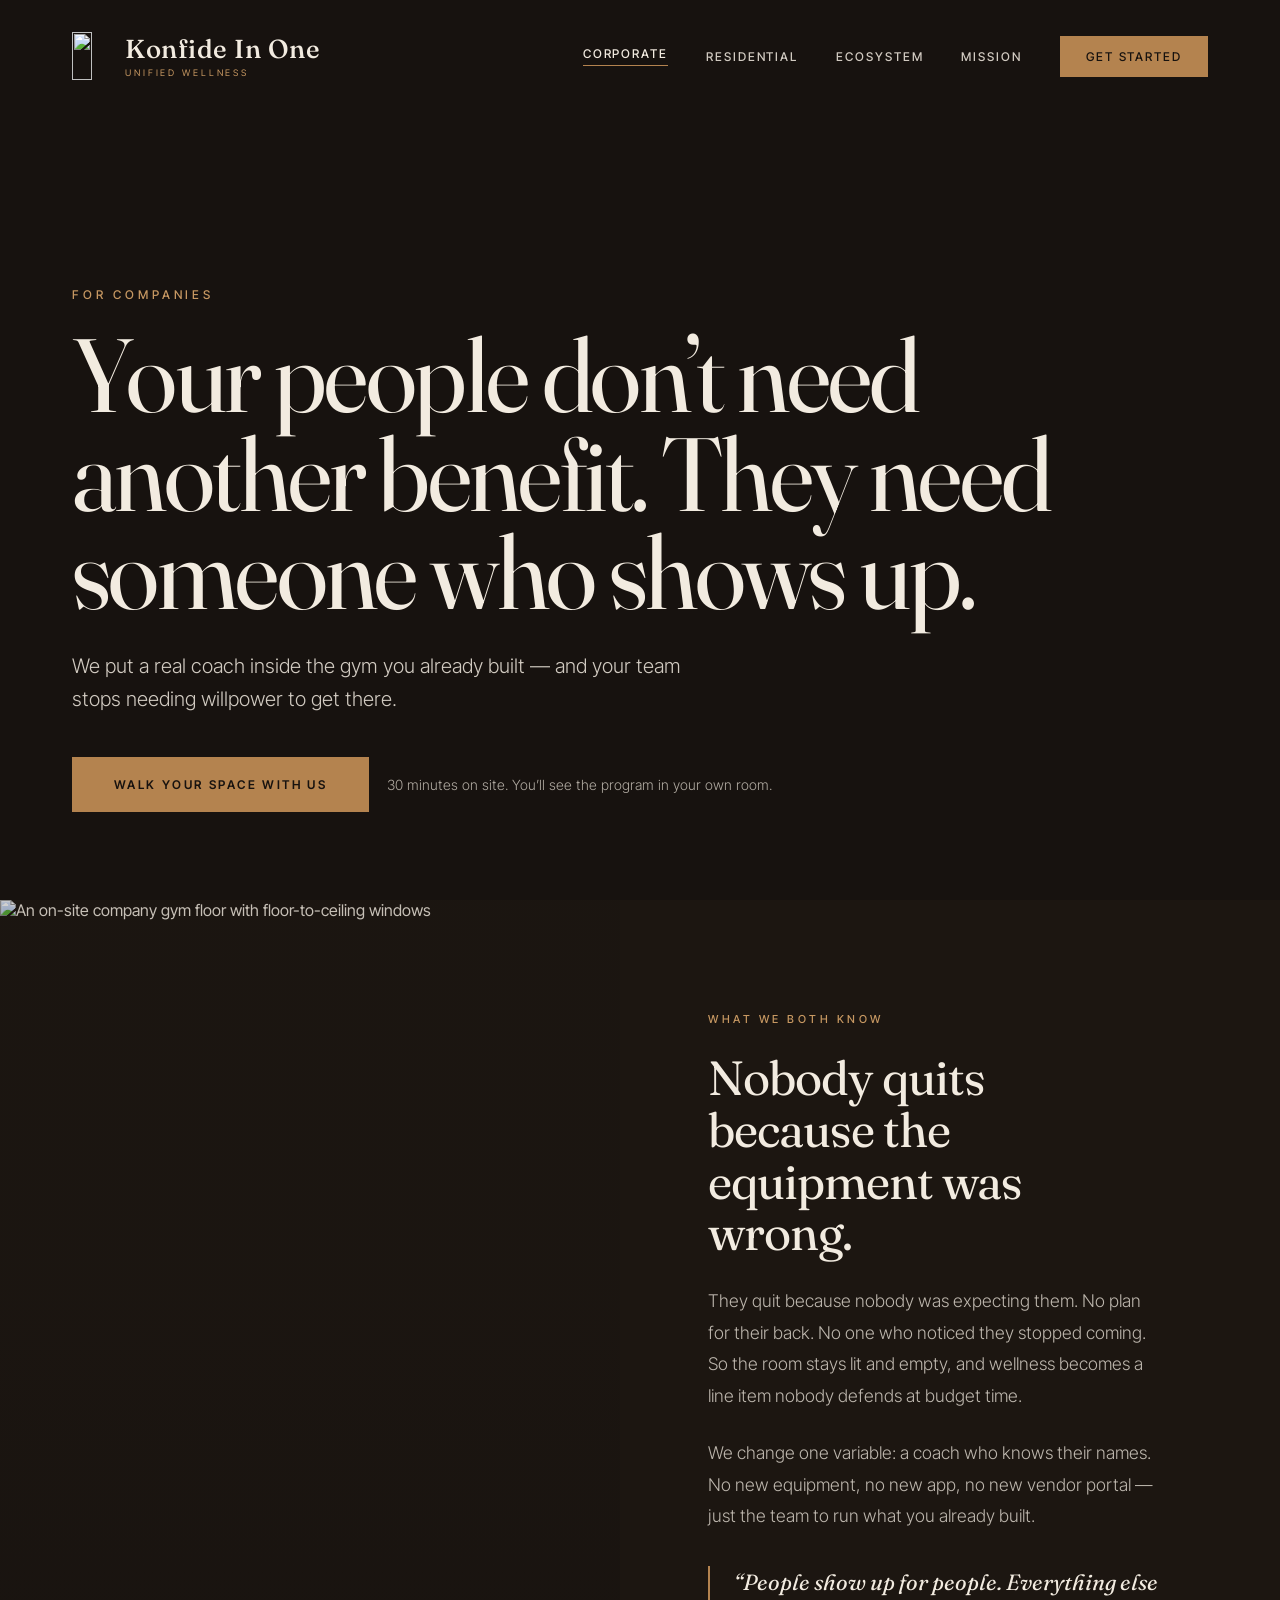
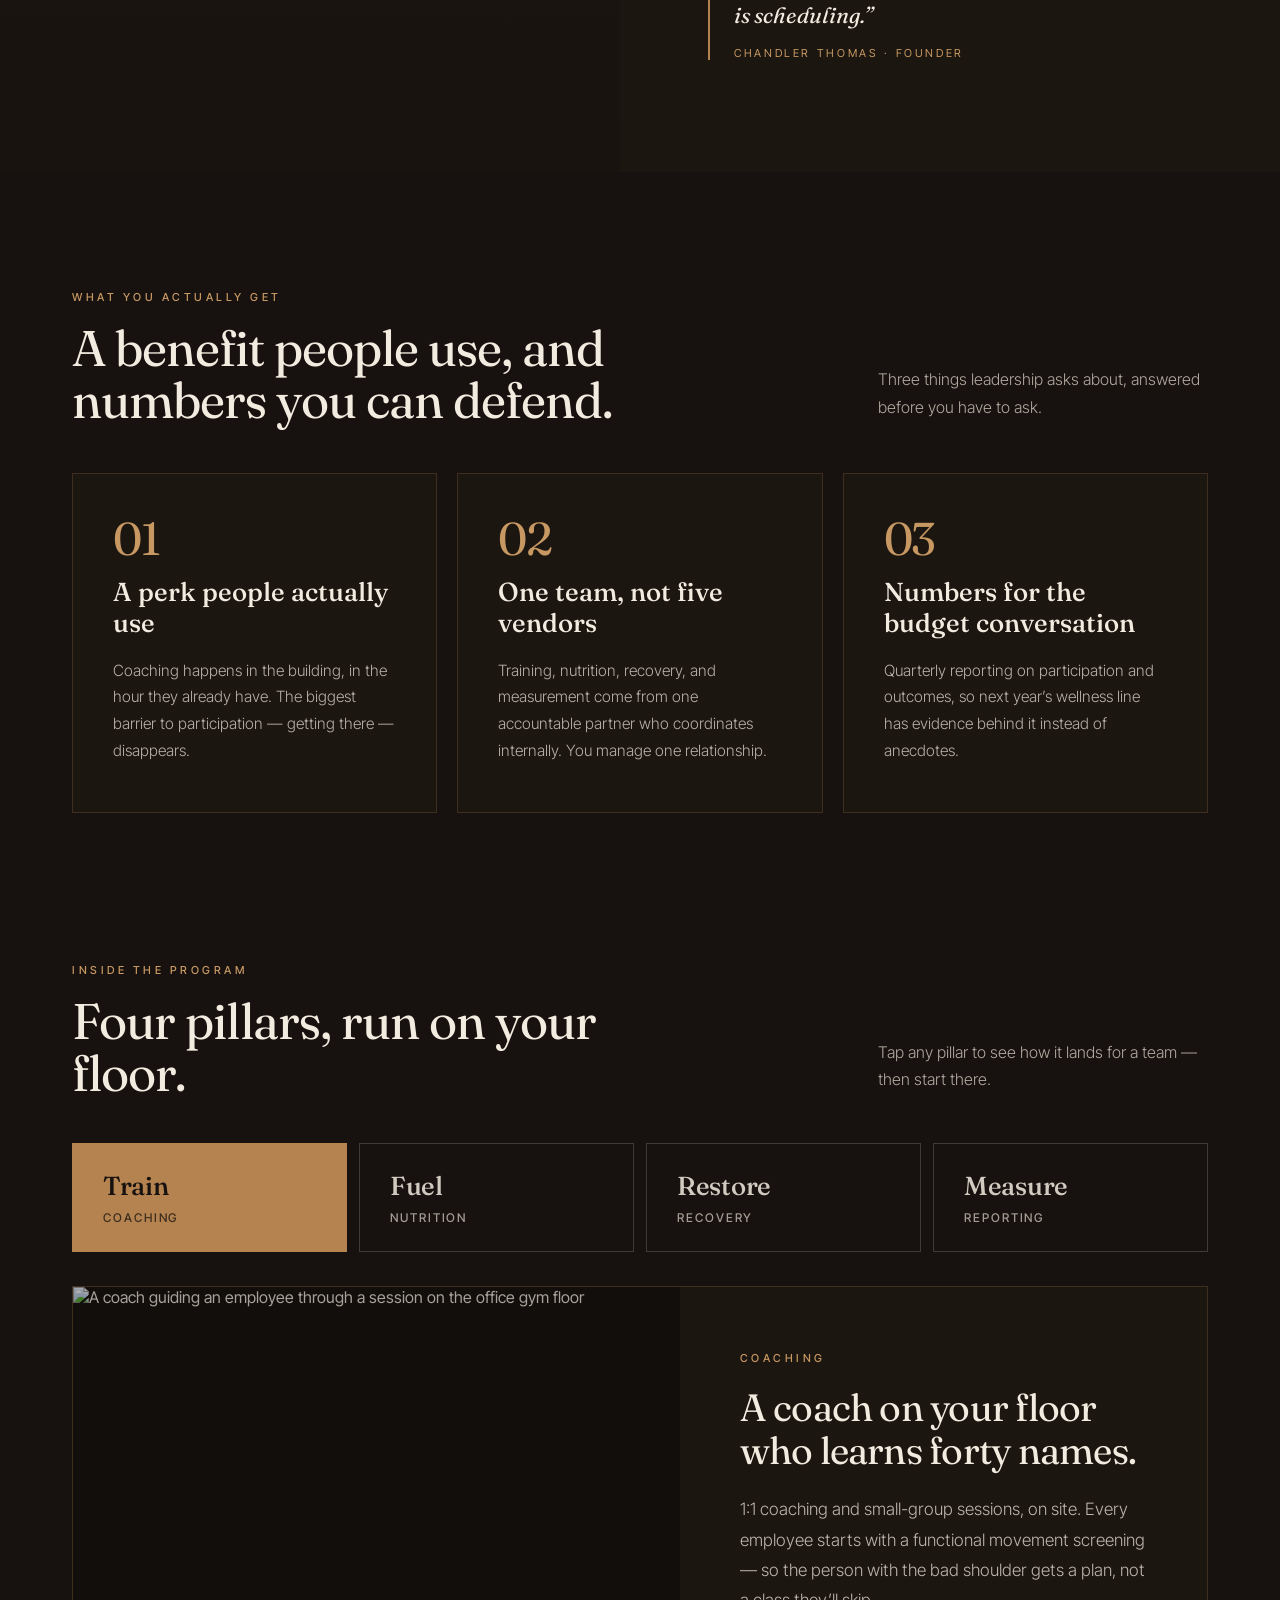
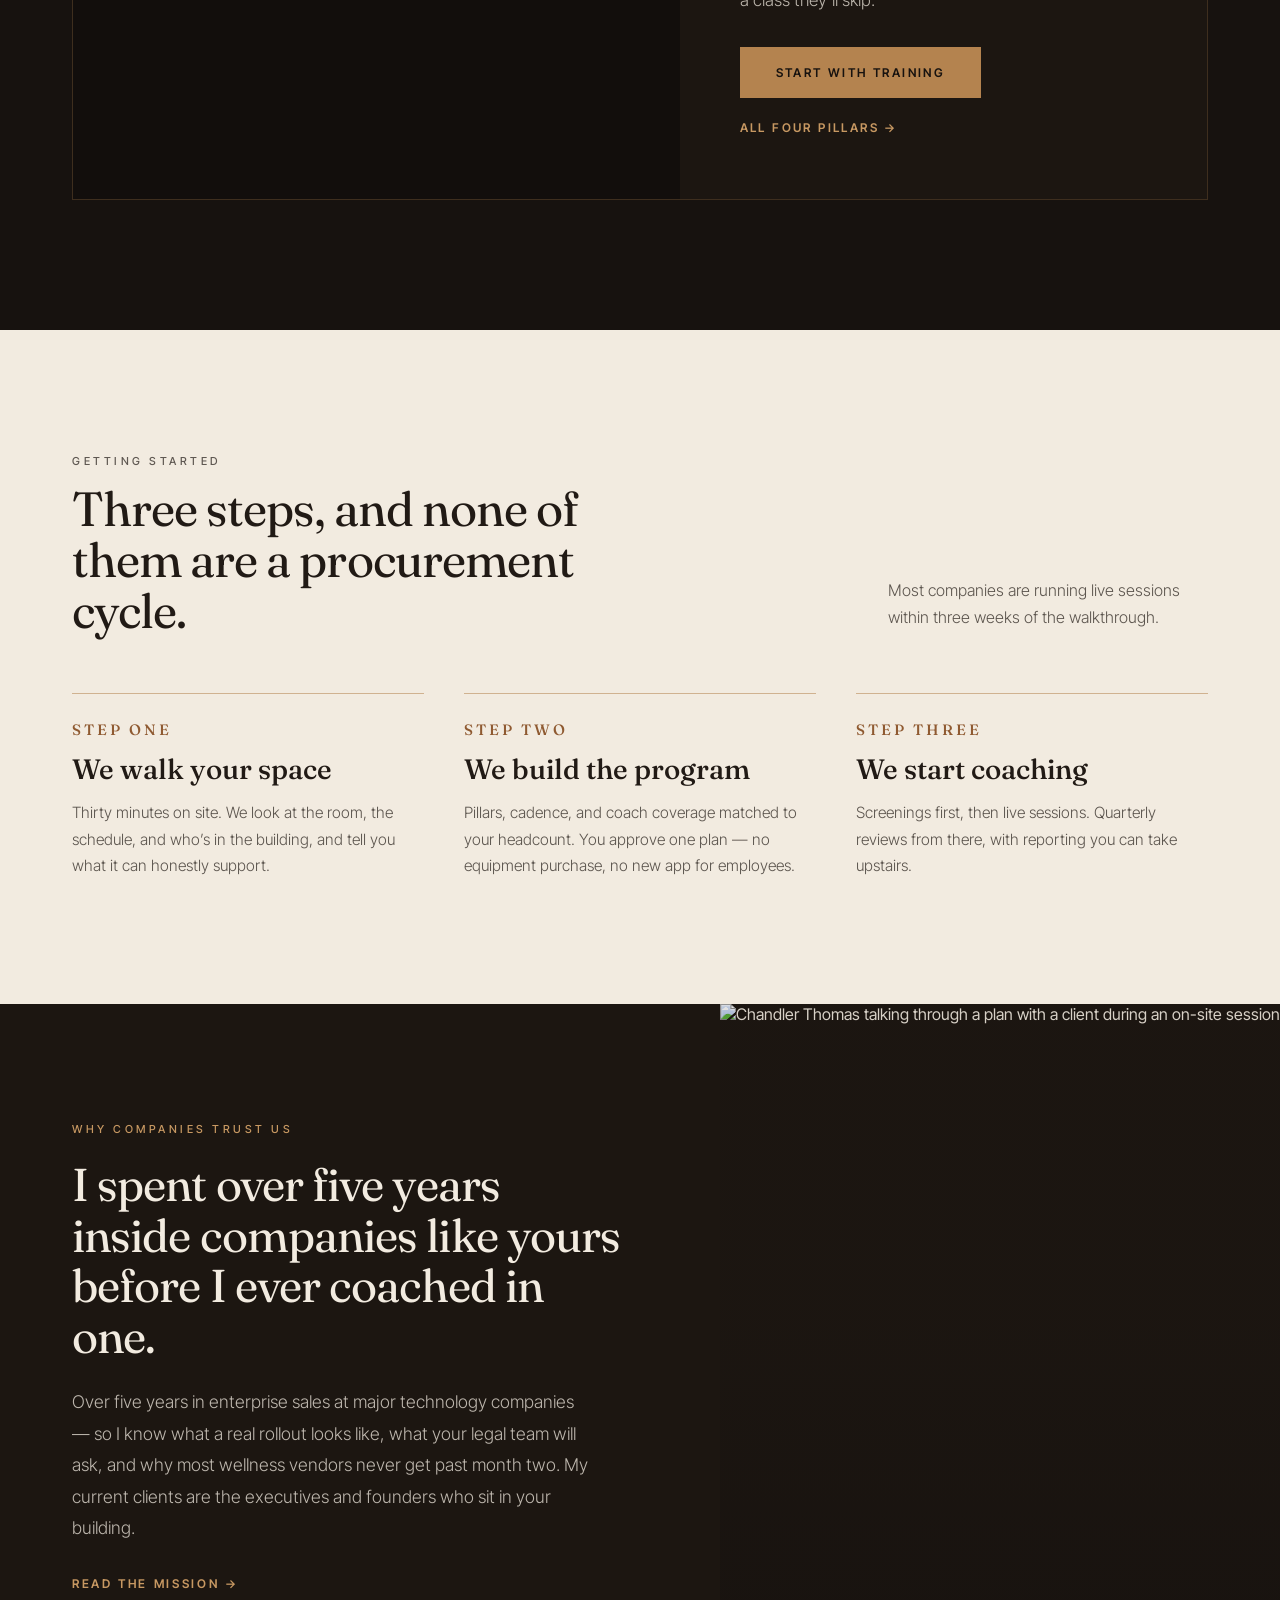
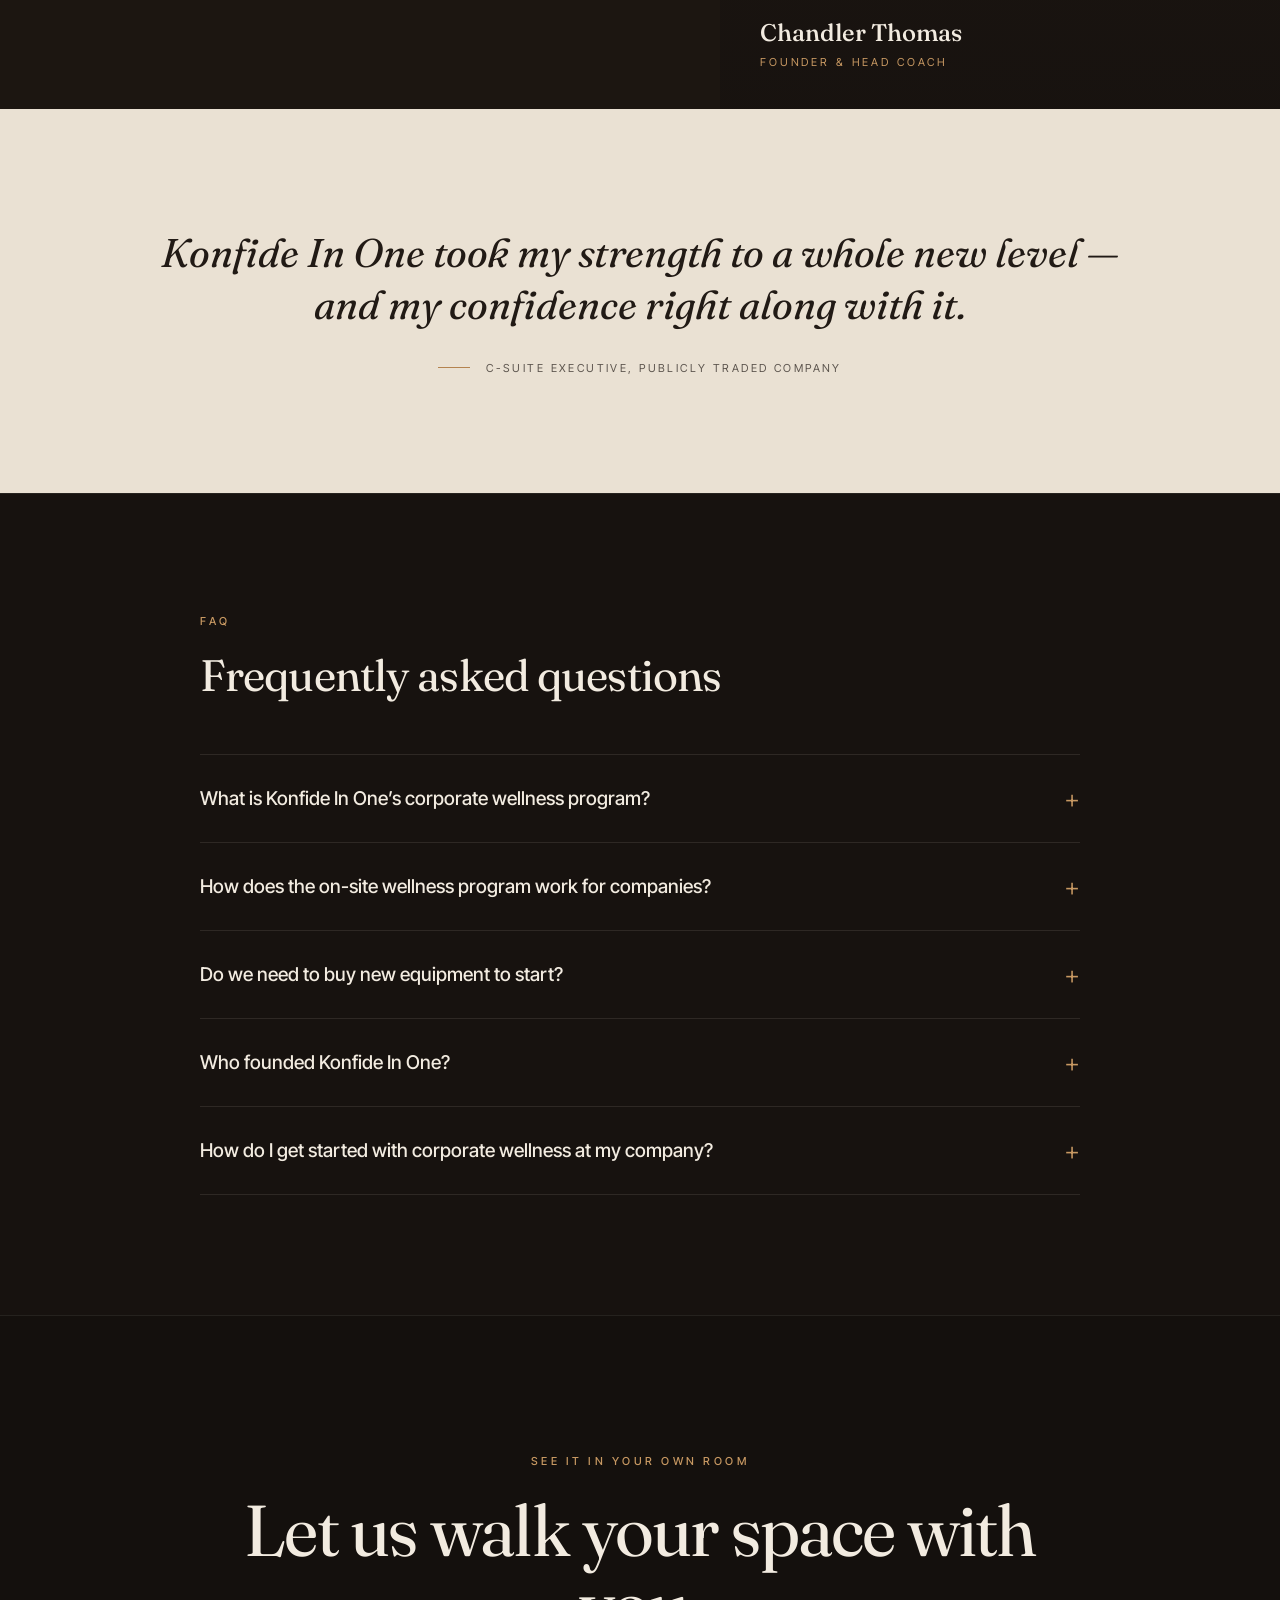
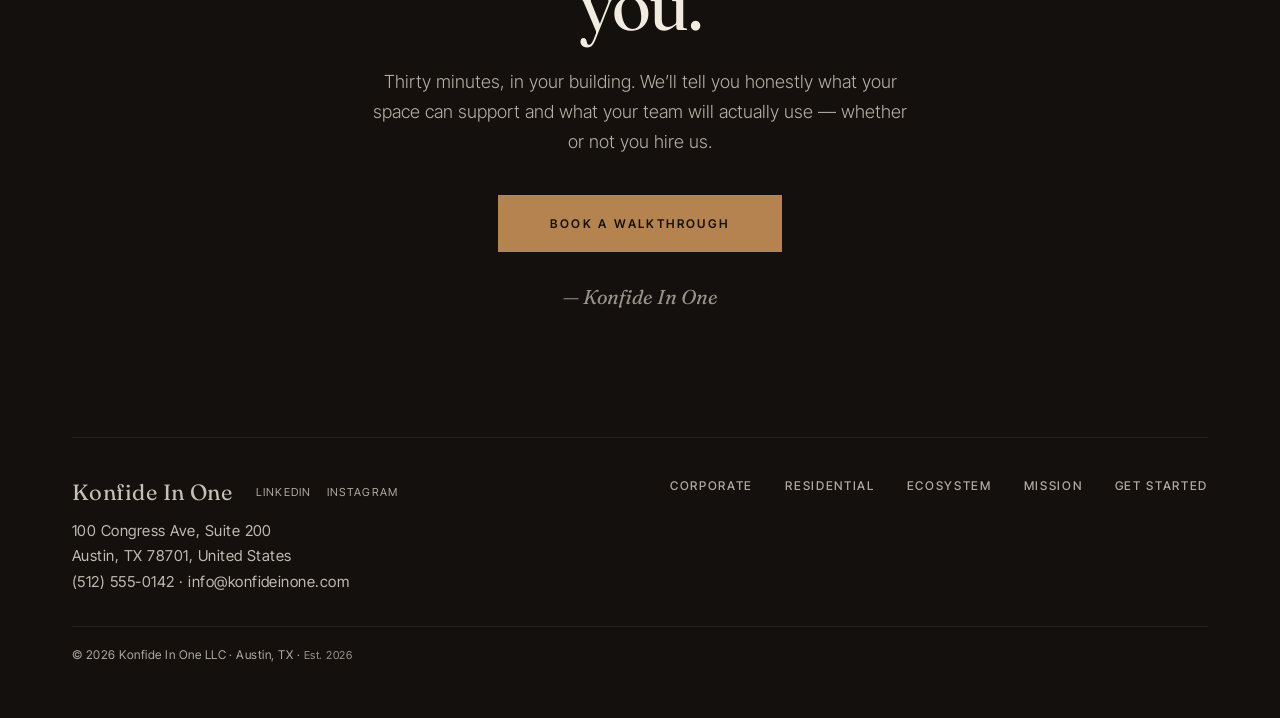
==== commit 630785c3: "Fix pillar icons and secondary page hero layouts" ====
--- a/corporate.html
+++ b/corporate.html
@@ -64,9 +64,6 @@
     .pillar-tab.is-active { background: #B4834F; border-color: #B4834F; color: #17120F; }
     .pillar-panel { display: none; }
     .pillar-panel.is-active { display: grid; }
-    .pillar-video-play:focus-visible { outline: 2px solid #C79862; outline-offset: 3px; }
-    .pillar-video-play span { transition: transform 0.25s ease; }
-    .pillar-video-play:hover span, .pillar-video-play:focus-visible span { transform: scale(1.08); }
 
     /* ===== responsive: preserved from the previous build, extended for the new type scale ===== */
     @media (max-width: 1024px) {
@@ -189,12 +186,12 @@
     </video>
     <div style="position: absolute; inset: 0; background: linear-gradient(180deg, rgba(23,18,15,0.72) 0%, rgba(23,18,15,0.22) 38%, rgba(23,18,15,0.94) 100%);"></div>
 
-    <div class="hero-content" style="position: absolute; left: 72px; right: 72px; bottom: 82px; z-index: 10;">
+    <div class="hero-content" style="z-index: 10;">
       <div style="font-size: 12px; letter-spacing: 0.32em; text-transform: uppercase; color: #C79862; margin-bottom: 24px; font-weight: 500; animation: fadeUp 0.9s ease both;">For companies</div>
       <h1 class="fr" style="font-size: 94px; line-height: 0.97; font-weight: 400; letter-spacing: -0.022em; max-width: 1050px; animation: fadeUp 1s ease 0.1s both;">Your people don&rsquo;t need another benefit. They need someone who shows up.</h1>
       <div style="font-size: 20px; line-height: 1.62; font-weight: 300; color: rgba(242,235,224,0.85); max-width: 620px; margin-top: 28px; animation: fadeUp 1s ease 0.2s both;">We put a real coach inside the gym you already built &mdash; and your team stops needing willpower to get there.</div>
       <div class="hero-actions" style="display: flex; gap: 18px; align-items: center; margin-top: 42px; animation: fadeUp 1s ease 0.3s both;">
-        <a href="get-started.html" class="cta-solid" style="font-size: 12px; letter-spacing: 0.2em; text-transform: uppercase; font-weight: 600; padding: 20px 42px;">Walk your space with me</a>
+        <a href="get-started.html" class="cta-solid" style="font-size: 12px; letter-spacing: 0.2em; text-transform: uppercase; font-weight: 600; padding: 20px 42px;">Walk your space with us</a>
         <div style="font-size: 14px; color: rgba(242,235,224,0.7); font-weight: 300;">30 minutes on site. You&rsquo;ll see the program in your own room.</div>
       </div>
     </div>
@@ -277,14 +274,9 @@
 
     <!-- TRAIN -->
     <div class="pillar-panel is-active" id="panel-train" role="tabpanel" aria-labelledby="tab-train" style="grid-template-columns: 1.15fr 1fr; background: #1C1611; border: 1px solid rgba(180,131,79,0.22); min-height: 480px;">
-      <div class="pillar-video" data-video-src="videos/pilar-train.mp4" style="position: relative; overflow: hidden; background: #100C0A;">
+      <div class="pillar-video" style="position: relative; overflow: hidden; background: #100C0A;">
         <img src="images/ChanCL-71.webp" alt="A coach guiding an employee through a session on the office gym floor" style="position: absolute; inset: 0; width: 100%; height: 100%; object-fit: cover;">
         <div style="position: absolute; inset: 0; background: rgba(23,18,15,0.34);"></div>
-        <button type="button" class="pillar-video-play" aria-label="Play the Train video" style="position: absolute; inset: 0; width: 100%; height: 100%; background: transparent; border: 0; cursor: pointer; display: flex; align-items: flex-end; justify-content: flex-start; padding: 32px;">
-          <span style="width: 60px; height: 60px; border-radius: 50%; background: #B4834F; display: flex; align-items: center; justify-content: center; box-shadow: 0 8px 24px rgba(0,0,0,0.35);">
-            <span style="width: 0; height: 0; border-top: 10px solid transparent; border-bottom: 10px solid transparent; border-left: 16px solid #17120F; margin-left: 4px;"></span>
-          </span>
-        </button>
       </div>
       <div style="padding: 64px 60px; display: flex; flex-direction: column; justify-content: center; gap: 22px;">
         <div style="font-size: 11px; letter-spacing: 0.32em; text-transform: uppercase; color: #C79862; font-weight: 500;">Coaching</div>
@@ -299,14 +291,9 @@
 
     <!-- FUEL -->
     <div class="pillar-panel" id="panel-fuel" role="tabpanel" aria-labelledby="tab-fuel" style="grid-template-columns: 1.15fr 1fr; background: #1C1611; border: 1px solid rgba(180,131,79,0.22); min-height: 480px;">
-      <div class="pillar-video" data-video-src="videos/pilar-fuel.mp4" style="position: relative; overflow: hidden; background: #100C0A;">
+      <div class="pillar-video" style="position: relative; overflow: hidden; background: #100C0A;">
         <img src="images/ChanCL-63.webp" alt="An employee mid-session during an on-site wellness program" style="position: absolute; inset: 0; width: 100%; height: 100%; object-fit: cover;" loading="lazy">
         <div style="position: absolute; inset: 0; background: rgba(23,18,15,0.34);"></div>
-        <button type="button" class="pillar-video-play" aria-label="Play the Fuel video" style="position: absolute; inset: 0; width: 100%; height: 100%; background: transparent; border: 0; cursor: pointer; display: flex; align-items: flex-end; justify-content: flex-start; padding: 32px;">
-          <span style="width: 60px; height: 60px; border-radius: 50%; background: #B4834F; display: flex; align-items: center; justify-content: center; box-shadow: 0 8px 24px rgba(0,0,0,0.35);">
-            <span style="width: 0; height: 0; border-top: 10px solid transparent; border-bottom: 10px solid transparent; border-left: 16px solid #17120F; margin-left: 4px;"></span>
-          </span>
-        </button>
       </div>
       <div style="padding: 64px 60px; display: flex; flex-direction: column; justify-content: center; gap: 22px;">
         <div style="font-size: 11px; letter-spacing: 0.32em; text-transform: uppercase; color: #C79862; font-weight: 500;">Nutrition</div>
@@ -321,14 +308,9 @@
 
     <!-- RESTORE -->
     <div class="pillar-panel" id="panel-restore" role="tabpanel" aria-labelledby="tab-restore" style="grid-template-columns: 1.15fr 1fr; background: #1C1611; border: 1px solid rgba(180,131,79,0.22); min-height: 480px;">
-      <div class="pillar-video" data-video-src="videos/pilar-restore.mp4" style="position: relative; overflow: hidden; background: #100C0A;">
+      <div class="pillar-video" style="position: relative; overflow: hidden; background: #100C0A;">
         <img src="images/ChanCL-65.webp" alt="Hands-on mobility and recovery work in a quiet on-site room" style="position: absolute; inset: 0; width: 100%; height: 100%; object-fit: cover;" loading="lazy">
         <div style="position: absolute; inset: 0; background: rgba(23,18,15,0.34);"></div>
-        <button type="button" class="pillar-video-play" aria-label="Play the Restore video" style="position: absolute; inset: 0; width: 100%; height: 100%; background: transparent; border: 0; cursor: pointer; display: flex; align-items: flex-end; justify-content: flex-start; padding: 32px;">
-          <span style="width: 60px; height: 60px; border-radius: 50%; background: #B4834F; display: flex; align-items: center; justify-content: center; box-shadow: 0 8px 24px rgba(0,0,0,0.35);">
-            <span style="width: 0; height: 0; border-top: 10px solid transparent; border-bottom: 10px solid transparent; border-left: 16px solid #17120F; margin-left: 4px;"></span>
-          </span>
-        </button>
       </div>
       <div style="padding: 64px 60px; display: flex; flex-direction: column; justify-content: center; gap: 22px;">
         <div style="font-size: 11px; letter-spacing: 0.32em; text-transform: uppercase; color: #C79862; font-weight: 500;">Recovery</div>
@@ -343,14 +325,9 @@
 
     <!-- MEASURE -->
     <div class="pillar-panel" id="panel-measure" role="tabpanel" aria-labelledby="tab-measure" style="grid-template-columns: 1.15fr 1fr; background: #1C1611; border: 1px solid rgba(180,131,79,0.22); min-height: 480px;">
-      <div class="pillar-video" data-video-src="videos/pilar-measure.mp4" style="position: relative; overflow: hidden; background: #100C0A;">
+      <div class="pillar-video" style="position: relative; overflow: hidden; background: #100C0A;">
         <img src="images/ChanCL-72.webp" alt="An employee working through a tracked progression with her coach" style="position: absolute; inset: 0; width: 100%; height: 100%; object-fit: cover;" loading="lazy">
         <div style="position: absolute; inset: 0; background: rgba(23,18,15,0.34);"></div>
-        <button type="button" class="pillar-video-play" aria-label="Play the Measure video" style="position: absolute; inset: 0; width: 100%; height: 100%; background: transparent; border: 0; cursor: pointer; display: flex; align-items: flex-end; justify-content: flex-start; padding: 32px;">
-          <span style="width: 60px; height: 60px; border-radius: 50%; background: #B4834F; display: flex; align-items: center; justify-content: center; box-shadow: 0 8px 24px rgba(0,0,0,0.35);">
-            <span style="width: 0; height: 0; border-top: 10px solid transparent; border-bottom: 10px solid transparent; border-left: 16px solid #17120F; margin-left: 4px;"></span>
-          </span>
-        </button>
       </div>
       <div style="padding: 64px 60px; display: flex; flex-direction: column; justify-content: center; gap: 22px;">
         <div style="font-size: 11px; letter-spacing: 0.32em; text-transform: uppercase; color: #C79862; font-weight: 500;">Reporting</div>
@@ -378,7 +355,7 @@
         <div style="border-top: 1px solid rgba(180,131,79,0.55); padding-top: 26px; display: flex; flex-direction: column; gap: 14px;">
           <div class="fr" style="font-size: 15px; letter-spacing: 0.2em; text-transform: uppercase; color: #8F5A31; font-weight: 500;">Step one</div>
           <h3 class="fr" style="font-size: 28px; line-height: 1.18; font-weight: 500;">We walk your space</h3>
-          <div style="font-size: 15.5px; line-height: 1.72; font-weight: 300; color: rgba(33,26,21,0.72);">Thirty minutes on site. I look at the room, the schedule, and who&rsquo;s in the building, and tell you what it can honestly support.</div>
+          <div style="font-size: 15.5px; line-height: 1.72; font-weight: 300; color: rgba(33,26,21,0.72);">Thirty minutes on site. We look at the room, the schedule, and who&rsquo;s in the building, and tell you what it can honestly support.</div>
         </div>
         <div style="border-top: 1px solid rgba(180,131,79,0.55); padding-top: 26px; display: flex; flex-direction: column; gap: 14px;">
           <div class="fr" style="font-size: 15px; letter-spacing: 0.2em; text-transform: uppercase; color: #8F5A31; font-weight: 500;">Step two</div>
@@ -457,10 +434,10 @@
   <div role="contentinfo" style="background: #14100D; border-top: 1px solid rgba(242,235,224,0.08); padding: 138px 72px 0;">
     <div style="text-align: center; display: flex; flex-direction: column; align-items: center; gap: 26px;">
       <div style="font-size: 11px; letter-spacing: 0.32em; text-transform: uppercase; color: #C79862; font-weight: 500;">See it in your own room</div>
-      <h2 class="fr" style="font-size: 72px; line-height: 1.02; font-weight: 400; letter-spacing: -0.025em; max-width: 880px;">Let me walk your space with you.</h2>
-      <div style="font-size: 18px; line-height: 1.66; font-weight: 300; color: rgba(242,235,224,0.72); max-width: 540px;">Thirty minutes, in your building. I&rsquo;ll tell you honestly what your space can support and what your team will actually use &mdash; whether or not you hire us.</div>
+      <h2 class="fr" style="font-size: 72px; line-height: 1.02; font-weight: 400; letter-spacing: -0.025em; max-width: 880px;">Let us walk your space with you.</h2>
+      <div style="font-size: 18px; line-height: 1.66; font-weight: 300; color: rgba(242,235,224,0.72); max-width: 540px;">Thirty minutes, in your building. We&rsquo;ll tell you honestly what your space can support and what your team will actually use &mdash; whether or not you hire us.</div>
       <a href="get-started.html" class="cta-solid" style="font-size: 12px; letter-spacing: 0.2em; text-transform: uppercase; font-weight: 600; padding: 21px 52px; margin-top: 12px;">Book a walkthrough</a>
-      <div class="fr" style="font-size: 20px; font-style: italic; color: rgba(242,235,224,0.6); margin-top: 6px;">&mdash; Chandler</div>
+      <div class="fr" style="font-size: 20px; font-style: italic; color: rgba(242,235,224,0.6); margin-top: 6px;">&mdash; Konfide In One</div>
     </div>
 
     <div style="display: flex; flex-direction: column; margin-top: 128px; padding-top: 40px; border-top: 1px solid rgba(242,235,224,0.08); font-size: 12px; letter-spacing: 0.04em; color: rgba(242,235,224,0.7); gap: 32px; padding-bottom: 56px;">
@@ -476,7 +453,7 @@
           <div style="line-height: 1.7; font-size: 15px; color: rgba(242,235,224,0.78);">
             <div>100 Congress Ave, Suite 200</div>
             <div>Austin, TX 78701, United States</div>
-            <div><a href="tel:+15125550142">(512) 555-0142</a> &middot; <a href="mailto:hello@konfideinone.com">hello<!-- -->&#64;<!-- -->konfideinone&#46;com</a></div>
+            <div><a href="tel:+15125550142">(512) 555-0142</a> &middot; <a href="mailto:info@konfideinone.com">info@konfideinone.com</a></div>
           </div>
         </div>
         <div style="display: flex; flex-direction: column; gap: 8px; align-items: flex-end;">
@@ -515,34 +492,6 @@
         tab.addEventListener('click', function () { activate(tab.getAttribute('data-pillar')); });
       })(tabs[k]);
     }
-  }
-
-  /* ---- click-to-play pillar videos (same behaviour as the Ecosystem page).
-         If the footage isn't uploaded yet the poster is restored instead of
-         leaving a broken player on the page. ---- */
-  function bindPillarVideo(wrap) {
-    var btn = wrap.querySelector('.pillar-video-play');
-    if (!btn) return;
-    btn.addEventListener('click', function () {
-      var poster = wrap.innerHTML;
-      var video = document.createElement('video');
-      video.src = wrap.getAttribute('data-video-src');
-      video.controls = true;
-      video.autoplay = true;
-      video.playsInline = true;
-      video.style.cssText = 'position:absolute; inset:0; width:100%; height:100%; object-fit:cover;';
-      video.addEventListener('error', function () {
-        wrap.innerHTML = poster;
-        bindPillarVideo(wrap);
-      });
-      wrap.innerHTML = '';
-      wrap.appendChild(video);
-      video.play().catch(function () {});
-    });
-  }
-  function initPillarVideos() {
-    var wraps = document.querySelectorAll('.pillar-video');
-    for (var i = 0; i < wraps.length; i++) bindPillarVideo(wraps[i]);
   }
 
   /* ---- hero video: some browsers ignore the autoplay attribute ---- */
@@ -571,7 +520,7 @@
       "name": "Konfide In One",
       "url": "https://konfideinone.com/",
       "telephone": "+1-512-555-0142",
-      "email": "hello@konfideinone.com",
+      "email": "info@konfideinone.com",
       "address": {
         "@type": "PostalAddress",
         "streetAddress": "100 Congress Ave, Suite 200",
--- a/responsive.css
+++ b/responsive.css
@@ -22,8 +22,15 @@
 .gs-aside-inner { min-height: calc(100vh - 113px); min-height: calc(100svh - 113px); }
 .site-hero { height: auto !important; min-height: 100vh !important; min-height: 100svh !important; display: flex; flex-direction: column; justify-content: flex-end; padding: 176px 72px 88px; }
 .site-hero > .hero-content { position: relative !important; inset: auto !important; width: 100%; }
+@media (min-width: 1200px) {
+  /* Match the centered 1440px canvas and its wide-screen 24px gutters.
+     Laptop widths retain the hero's existing 72px section padding. */
+  .site-hero > .hero-content { max-width: calc(1440px - 2 * 24px); margin-inline: auto; }
+  /* Use the homepage type scale across full-screen heroes; retain smaller-screen rules below. */
+  .site-hero > .hero-content h1 { font-size: 104px !important; line-height: .95 !important; letter-spacing: -.025em !important; max-width: 1060px !important; }
+}
 .partner-card:not(:has(.partner-aside)) { grid-template-columns: auto 1fr !important; }
-.media-recognition { padding: 80px 72px !important; background: #1C1611; border-block: 1px solid rgba(180,131,79,.22); }
+.media-recognition { display: block; padding: 80px 72px !important; background: #1C1611; border-block: 1px solid rgba(180,131,79,.22); }
 .media-feature { max-width: 1180px; margin: 0 auto; display: grid; grid-template-columns: minmax(0,1fr) minmax(0,1fr); background: #17120F; border: 1px solid rgba(180,131,79,.25); }
 .media-portrait { display: block; width: 100%; height: 100%; min-height: 360px; object-fit: cover; object-position: center; }
 .media-content { padding: 52px; display: flex; flex-direction: column; align-items: flex-start; justify-content: center; gap: 24px; min-width: 0; }
